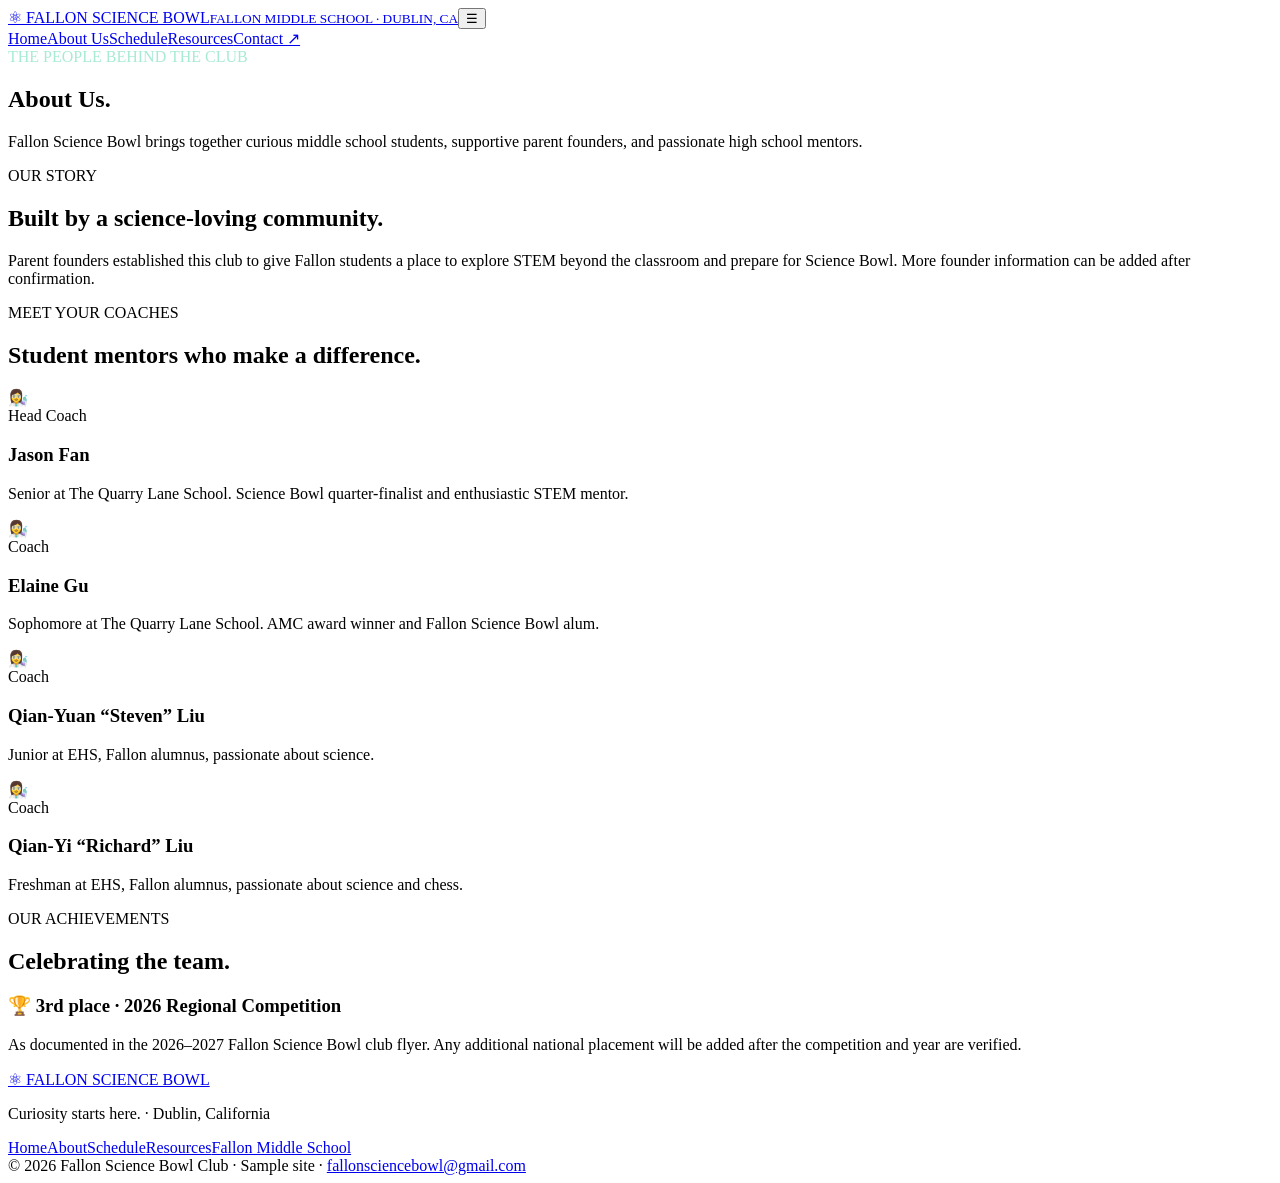
==== about.html @ 575c806e "Publish Fallon Science Bowl sample website: about.html" ====
<!doctype html><html lang="en"><head><meta charset="utf-8"><meta name="viewport" content="width=device-width,initial-scale=1"><meta name="theme-color" content="#073c40"><meta name="description" content="Fallon Middle School Science Bowl club, competition, coaches and resources."><title>About Us | Fallon Science Bowl</title><link rel="stylesheet" href="style.css"></head><body><header><div class="wrap nav"><a class="brand" href="index.html">⚛ FALLON <span>SCIENCE BOWL</span><small>FALLON MIDDLE SCHOOL · DUBLIN, CA</small></a><button class="menu" aria-label="Toggle navigation" aria-expanded="false">☰</button><nav class="links" aria-label="Main navigation"><a href="index.html" >Home</a><a href="about.html" aria-current="page">About Us</a><a href="schedule.html" >Schedule</a><a href="resources.html" >Resources</a><a class="contact" href="mailto:fallonsciencebowl@gmail.com">Contact ↗</a></nav></div></header><main id="main"><section class="page-head"><div class="wrap"><span class="eyebrow" style="color:#a7ebd3">THE PEOPLE BEHIND THE CLUB</span><h1>About Us.</h1><p>Fallon Science Bowl brings together curious middle school students, supportive parent founders, and passionate high school mentors.</p></div></section><section class="section"><div class="wrap"><span class="eyebrow">OUR STORY</span><h2>Built by a science-loving community.</h2><p class="intro">Parent founders established this club to give Fallon students a place to explore STEM beyond the classroom and prepare for Science Bowl. More founder information can be added after confirmation.</p><span class="eyebrow">MEET YOUR COACHES</span><h2>Student mentors who make a difference.</h2><div class="grid"><article class="card"><div class="symbol">👩‍🔬</div><span class="tag">Head Coach</span><h3>Jason Fan</h3><p>Senior at The Quarry Lane School. Science Bowl quarter-finalist and enthusiastic STEM mentor.</p></article><article class="card"><div class="symbol">👩‍🔬</div><span class="tag">Coach</span><h3>Elaine Gu</h3><p>Sophomore at The Quarry Lane School. AMC award winner and Fallon Science Bowl alum.</p></article><article class="card"><div class="symbol">👩‍🔬</div><span class="tag">Coach</span><h3>Qian-Yuan “Steven” Liu</h3><p>Junior at EHS, Fallon alumnus, passionate about science.</p></article><article class="card"><div class="symbol">👩‍🔬</div><span class="tag">Coach</span><h3>Qian-Yi “Richard” Liu</h3><p>Freshman at EHS, Fallon alumnus, passionate about science and chess.</p></article></div></div></section><section class="section soft" id="achievements"><div class="wrap"><span class="eyebrow">OUR ACHIEVEMENTS</span><h2>Celebrating the team.</h2><div class="event"><h3>🏆 3rd place · 2026 Regional Competition</h3><p>As documented in the 2026–2027 Fallon Science Bowl club flyer. Any additional national placement will be added after the competition and year are verified.</p></div></div></section></main><footer><div class="wrap"><div class="foot"><div><a class="brand" href="index.html">⚛ FALLON SCIENCE BOWL</a><p>Curiosity starts here. · Dublin, California</p></div><div class="footer-links"><a href="index.html">Home</a><a href="about.html">About</a><a href="schedule.html">Schedule</a><a href="resources.html">Resources</a><a href="https://fms.dublinusd.org/">Fallon Middle School</a></div></div><div class="copyright">© 2026 Fallon Science Bowl Club · Sample site · <a href="mailto:fallonsciencebowl@gmail.com">fallonsciencebowl@gmail.com</a></div></div></footer><script src="script.js" defer></script></body></html>
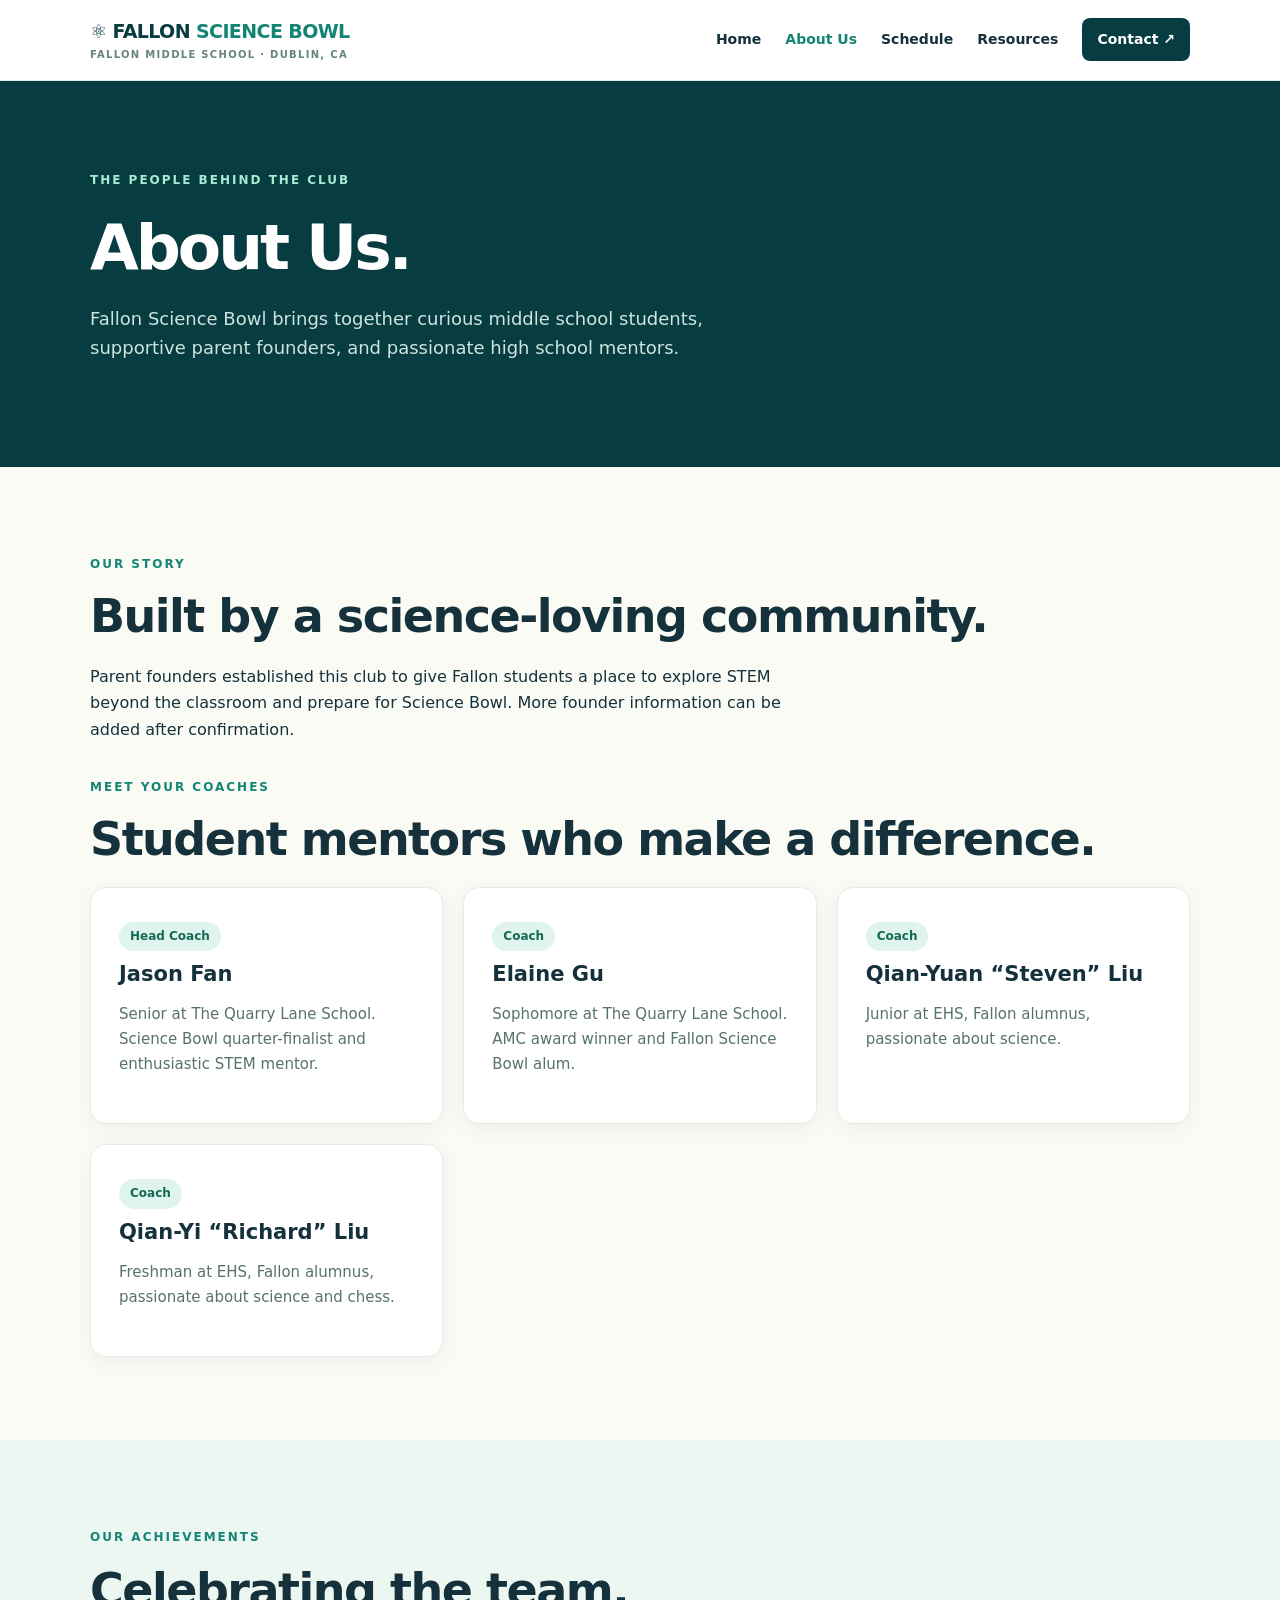
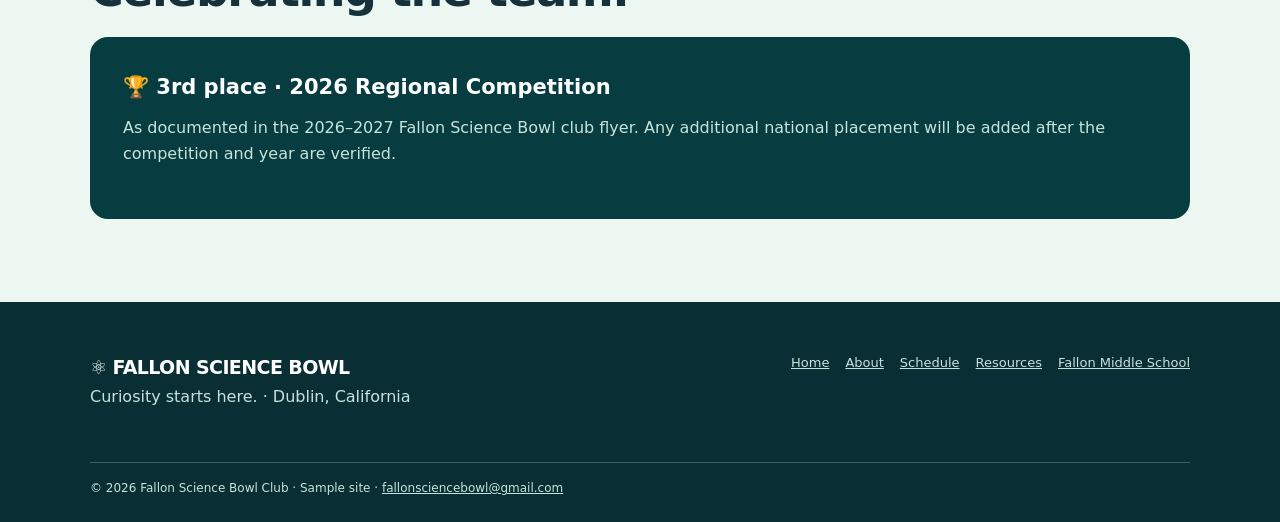
==== commit 52b27f28: "Remove emoji icons from all coach profiles" ====
--- a/about.html
+++ b/about.html
@@ -1 +1 @@
-<!doctype html><html lang="en"><head><meta charset="utf-8"><meta name="viewport" content="width=device-width,initial-scale=1"><meta name="theme-color" content="#073c40"><meta name="description" content="Fallon Middle School Science Bowl club, competition, coaches and resources."><title>About Us | Fallon Science Bowl</title><link rel="stylesheet" href="style.css"></head><body><header><div class="wrap nav"><a class="brand" href="index.html">⚛ FALLON <span>SCIENCE BOWL</span><small>FALLON MIDDLE SCHOOL · DUBLIN, CA</small></a><button class="menu" aria-label="Toggle navigation" aria-expanded="false">☰</button><nav class="links" aria-label="Main navigation"><a href="index.html" >Home</a><a href="about.html" aria-current="page">About Us</a><a href="schedule.html" >Schedule</a><a href="resources.html" >Resources</a><a class="contact" href="mailto:fallonsciencebowl@gmail.com">Contact ↗</a></nav></div></header><main id="main"><section class="page-head"><div class="wrap"><span class="eyebrow" style="color:#a7ebd3">THE PEOPLE BEHIND THE CLUB</span><h1>About Us.</h1><p>Fallon Science Bowl brings together curious middle school students, supportive parent founders, and passionate high school mentors.</p></div></section><section class="section"><div class="wrap"><span class="eyebrow">OUR STORY</span><h2>Built by a science-loving community.</h2><p class="intro">Parent founders established this club to give Fallon students a place to explore STEM beyond the classroom and prepare for Science Bowl. More founder information can be added after confirmation.</p><span class="eyebrow">MEET YOUR COACHES</span><h2>Student mentors who make a difference.</h2><div class="grid"><article class="card"><div class="symbol">👩‍🔬</div><span class="tag">Head Coach</span><h3>Jason Fan</h3><p>Senior at The Quarry Lane School. Science Bowl quarter-finalist and enthusiastic STEM mentor.</p></article><article class="card"><div class="symbol">👩‍🔬</div><span class="tag">Coach</span><h3>Elaine Gu</h3><p>Sophomore at The Quarry Lane School. AMC award winner and Fallon Science Bowl alum.</p></article><article class="card"><div class="symbol">👩‍🔬</div><span class="tag">Coach</span><h3>Qian-Yuan “Steven” Liu</h3><p>Junior at EHS, Fallon alumnus, passionate about science.</p></article><article class="card"><div class="symbol">👩‍🔬</div><span class="tag">Coach</span><h3>Qian-Yi “Richard” Liu</h3><p>Freshman at EHS, Fallon alumnus, passionate about science and chess.</p></article></div></div></section><section class="section soft" id="achievements"><div class="wrap"><span class="eyebrow">OUR ACHIEVEMENTS</span><h2>Celebrating the team.</h2><div class="event"><h3>🏆 3rd place · 2026 Regional Competition</h3><p>As documented in the 2026–2027 Fallon Science Bowl club flyer. Any additional national placement will be added after the competition and year are verified.</p></div></div></section></main><footer><div class="wrap"><div class="foot"><div><a class="brand" href="index.html">⚛ FALLON SCIENCE BOWL</a><p>Curiosity starts here. · Dublin, California</p></div><div class="footer-links"><a href="index.html">Home</a><a href="about.html">About</a><a href="schedule.html">Schedule</a><a href="resources.html">Resources</a><a href="https://fms.dublinusd.org/">Fallon Middle School</a></div></div><div class="copyright">© 2026 Fallon Science Bowl Club · Sample site · <a href="mailto:fallonsciencebowl@gmail.com">fallonsciencebowl@gmail.com</a></div></div></footer><script src="script.js" defer></script></body></html>+<!doctype html><html lang="en"><head><meta charset="utf-8"><meta name="viewport" content="width=device-width,initial-scale=1"><meta name="theme-color" content="#073c40"><meta name="description" content="Fallon Middle School Science Bowl club, competition, coaches and resources."><title>About Us | Fallon Science Bowl</title><link rel="stylesheet" href="style.css"></head><body><header><div class="wrap nav"><a class="brand" href="index.html">⚛ FALLON <span>SCIENCE BOWL</span><small>FALLON MIDDLE SCHOOL · DUBLIN, CA</small></a><button class="menu" aria-label="Toggle navigation" aria-expanded="false">☰</button><nav class="links" aria-label="Main navigation"><a href="index.html" >Home</a><a href="about.html" aria-current="page">About Us</a><a href="schedule.html" >Schedule</a><a href="resources.html" >Resources</a><a class="contact" href="mailto:fallonsciencebowl@gmail.com">Contact ↗</a></nav></div></header><main id="main"><section class="page-head"><div class="wrap"><span class="eyebrow" style="color:#a7ebd3">THE PEOPLE BEHIND THE CLUB</span><h1>About Us.</h1><p>Fallon Science Bowl brings together curious middle school students, supportive parent founders, and passionate high school mentors.</p></div></section><section class="section"><div class="wrap"><span class="eyebrow">OUR STORY</span><h2>Built by a science-loving community.</h2><p class="intro">Parent founders established this club to give Fallon students a place to explore STEM beyond the classroom and prepare for Science Bowl. More founder information can be added after confirmation.</p><span class="eyebrow">MEET YOUR COACHES</span><h2>Student mentors who make a difference.</h2><div class="grid"><article class="card"><span class="tag">Head Coach</span><h3>Jason Fan</h3><p>Senior at The Quarry Lane School. Science Bowl quarter-finalist and enthusiastic STEM mentor.</p></article><article class="card"><span class="tag">Coach</span><h3>Elaine Gu</h3><p>Sophomore at The Quarry Lane School. AMC award winner and Fallon Science Bowl alum.</p></article><article class="card"><span class="tag">Coach</span><h3>Qian-Yuan “Steven” Liu</h3><p>Junior at EHS, Fallon alumnus, passionate about science.</p></article><article class="card"><span class="tag">Coach</span><h3>Qian-Yi “Richard” Liu</h3><p>Freshman at EHS, Fallon alumnus, passionate about science and chess.</p></article></div></div></section><section class="section soft" id="achievements"><div class="wrap"><span class="eyebrow">OUR ACHIEVEMENTS</span><h2>Celebrating the team.</h2><div class="event"><h3>🏆 3rd place · 2026 Regional Competition</h3><p>As documented in the 2026–2027 Fallon Science Bowl club flyer. Any additional national placement will be added after the competition and year are verified.</p></div></div></section></main><footer><div class="wrap"><div class="foot"><div><a class="brand" href="index.html">⚛ FALLON SCIENCE BOWL</a><p>Curiosity starts here. · Dublin, California</p></div><div class="footer-links"><a href="index.html">Home</a><a href="about.html">About</a><a href="schedule.html">Schedule</a><a href="resources.html">Resources</a><a href="https://fms.dublinusd.org/">Fallon Middle School</a></div></div><div class="copyright">© 2026 Fallon Science Bowl Club · Sample site · <a href="mailto:fallonsciencebowl@gmail.com">fallonsciencebowl@gmail.com</a></div></div></footer><script src="script.js" defer></script></body></html>
--- a/style.css
+++ b/style.css
@@ -0,0 +1 @@
+:root{--navy:#073c40;--teal:#148474;--mint:#d7f3e9;--cream:#fbfbf5;--gold:#e6ba63;--ink:#15313c}*{box-sizing:border-box}body{margin:0;font-family:Inter,system-ui,-apple-system,Segoe UI,sans-serif;color:var(--ink);background:var(--cream);line-height:1.65}a{color:inherit} .wrap{width:min(1100px,92%);margin:auto}header{background:white;border-bottom:1px solid #e2eae7;position:sticky;top:0;z-index:10}.nav{display:flex;justify-content:space-between;align-items:center;gap:24px;padding:16px 0}.brand{font-size:19px;font-weight:900;letter-spacing:-.6px;text-decoration:none;color:var(--navy)}.brand span{color:var(--teal)}.brand small{display:block;font-size:10px;letter-spacing:1.3px;color:#66847e}.links{display:flex;gap:24px;align-items:center}.links a{text-decoration:none;font-size:14px;font-weight:700}.links a:hover,.links a[aria-current]{color:var(--teal)}.contact{background:var(--navy);color:white!important;border-radius:8px;padding:10px 15px}.hero{background:var(--navy);color:white;overflow:hidden}.hero-inner{display:grid;grid-template-columns:1.05fr 1fr;align-items:center;gap:50px;min-height:495px;padding:68px 0}.pill,.eyebrow{font-size:12px;text-transform:uppercase;letter-spacing:2px;font-weight:800;color:var(--teal)}.pill{display:inline-block;color:#b6f2dc;padding:8px 15px;border:1px solid #497c79;border-radius:40px}h1{font-size:clamp(43px,6vw,76px);letter-spacing:-3px;line-height:1.07;margin:22px 0}h1 em{font-style:normal;color:#a3e6c9;display:block}h2{font-size:clamp(30px,4vw,46px);line-height:1.16;letter-spacing:-1.5px;margin:14px 0 20px}h3{margin:0 0 10px;font-size:21px}p{margin:0 0 19px} .hero p{color:#d0e6e1;max-width:530px;font-size:18px}.btn{display:inline-block;background:#aae8cc;color:#093c3b;text-decoration:none;font-weight:800;border-radius:10px;padding:13px 23px;margin:6px 8px 6px 0}.btn.secondary{background:transparent;color:white;border:1px solid #90b7ae}.atom{position:relative;margin:auto;width:min(350px,85vw);height:350px;display:grid;place-items:center}.atom:before,.atom:after,.ring{content:'';position:absolute;border:3px solid #7ae0b8;width:315px;height:122px;border-radius:50%;transform:rotate(60deg)}.atom:after{transform:rotate(-60deg)}.atom .ring{transform:none}.nucleus{font-size:72px;color:#f2ce7c;z-index:2}.award{background:#f2cc7c;color:#423a23;padding:18px 0}.award .wrap{display:flex;justify-content:space-between;align-items:center;gap:15px;font-weight:800}.section{padding:83px 0}.section.soft{background:#edf7f2}.intro{max-width:700px;margin-bottom:30px}.grid{display:grid;grid-template-columns:repeat(3,1fr);gap:20px}.card{background:white;padding:28px;border-radius:16px;border:1px solid #e2ece7;box-shadow:0 5px 20px #173e3310}.symbol{font-size:30px;margin-bottom:14px}.card p{color:#57716f;font-size:15px}.split{display:grid;grid-template-columns:1fr 1fr;gap:65px;align-items:center}.poster{border-radius:16px;background:#d7eee4;padding:26px;box-shadow:0 16px 32px #073c4020}.poster img{width:100%;display:block;border-radius:9px}.poster-caption{font-size:12px;text-align:center;margin-top:10px;color:#55756d}.list{padding-left:20px;line-height:2.2}.event{background:var(--navy);border-radius:18px;padding:33px;color:white}.event p{color:#c7e4d9}.event a{color:#a6f2d6}.mini-events{display:grid;gap:17px}.small-event{padding:23px;background:white;border:1px solid #e0ece5;border-radius:14px}.small-event strong{color:var(--teal)}.cta{background:var(--navy);color:white;text-align:center;padding:80px 20px}.cta p{color:#cce8e0}.page-head{padding:85px 0;background:var(--navy);color:white}.page-head h1{font-size:clamp(39px,5vw,63px)}.page-head p{max-width:680px;color:#cee4de;font-size:18px}.tag{display:inline-block;background:#def4ec;color:#136956;border-radius:20px;padding:5px 11px;font-size:12px;font-weight:800;margin:6px 6px 6px 0}.table{width:100%;border-collapse:collapse;background:white;border-radius:15px;overflow:hidden}.table th,.table td{text-align:left;padding:18px;border-bottom:1px solid #e2ede8}.table th{background:#dff4e9;color:#164c45}footer{background:#092f34;color:#c6e2dc;padding:50px 0 23px}footer a{color:inherit}footer .brand{color:white}footer .foot{display:flex;justify-content:space-between;gap:20px;flex-wrap:wrap}.footer-links{display:flex;gap:16px;flex-wrap:wrap;font-size:13px}.copyright{font-size:12px;border-top:1px solid #3a6764;margin-top:33px;padding-top:16px}.notice{background:#fff7db;border-left:4px solid #d9ae4e;padding:16px 20px;border-radius:8px}.menu{display:none}.resources{display:grid;grid-template-columns:repeat(2,1fr);gap:20px}.resource a{color:var(--teal);font-weight:800}@media(max-width:760px){.nav{flex-wrap:wrap}.menu{display:block;border:0;border-radius:7px;background:#e0f2e9;padding:9px 14px;font-size:20px}.links{display:none;width:100%;flex-direction:column;align-items:stretch;gap:7px}.links.open{display:flex}.links a{padding:6px}.hero-inner,.split{grid-template-columns:1fr;gap:25px}.hero-inner{padding:65px 0}.atom{height:250px;width:250px}.atom:before,.atom:after,.ring{width:225px;height:90px}.grid,.resources{grid-template-columns:1fr}.section{padding:55px 0}.award .wrap{display:block}h1{letter-spacing:-1.7px}.table th,.table td{padding:10px;font-size:13px}}
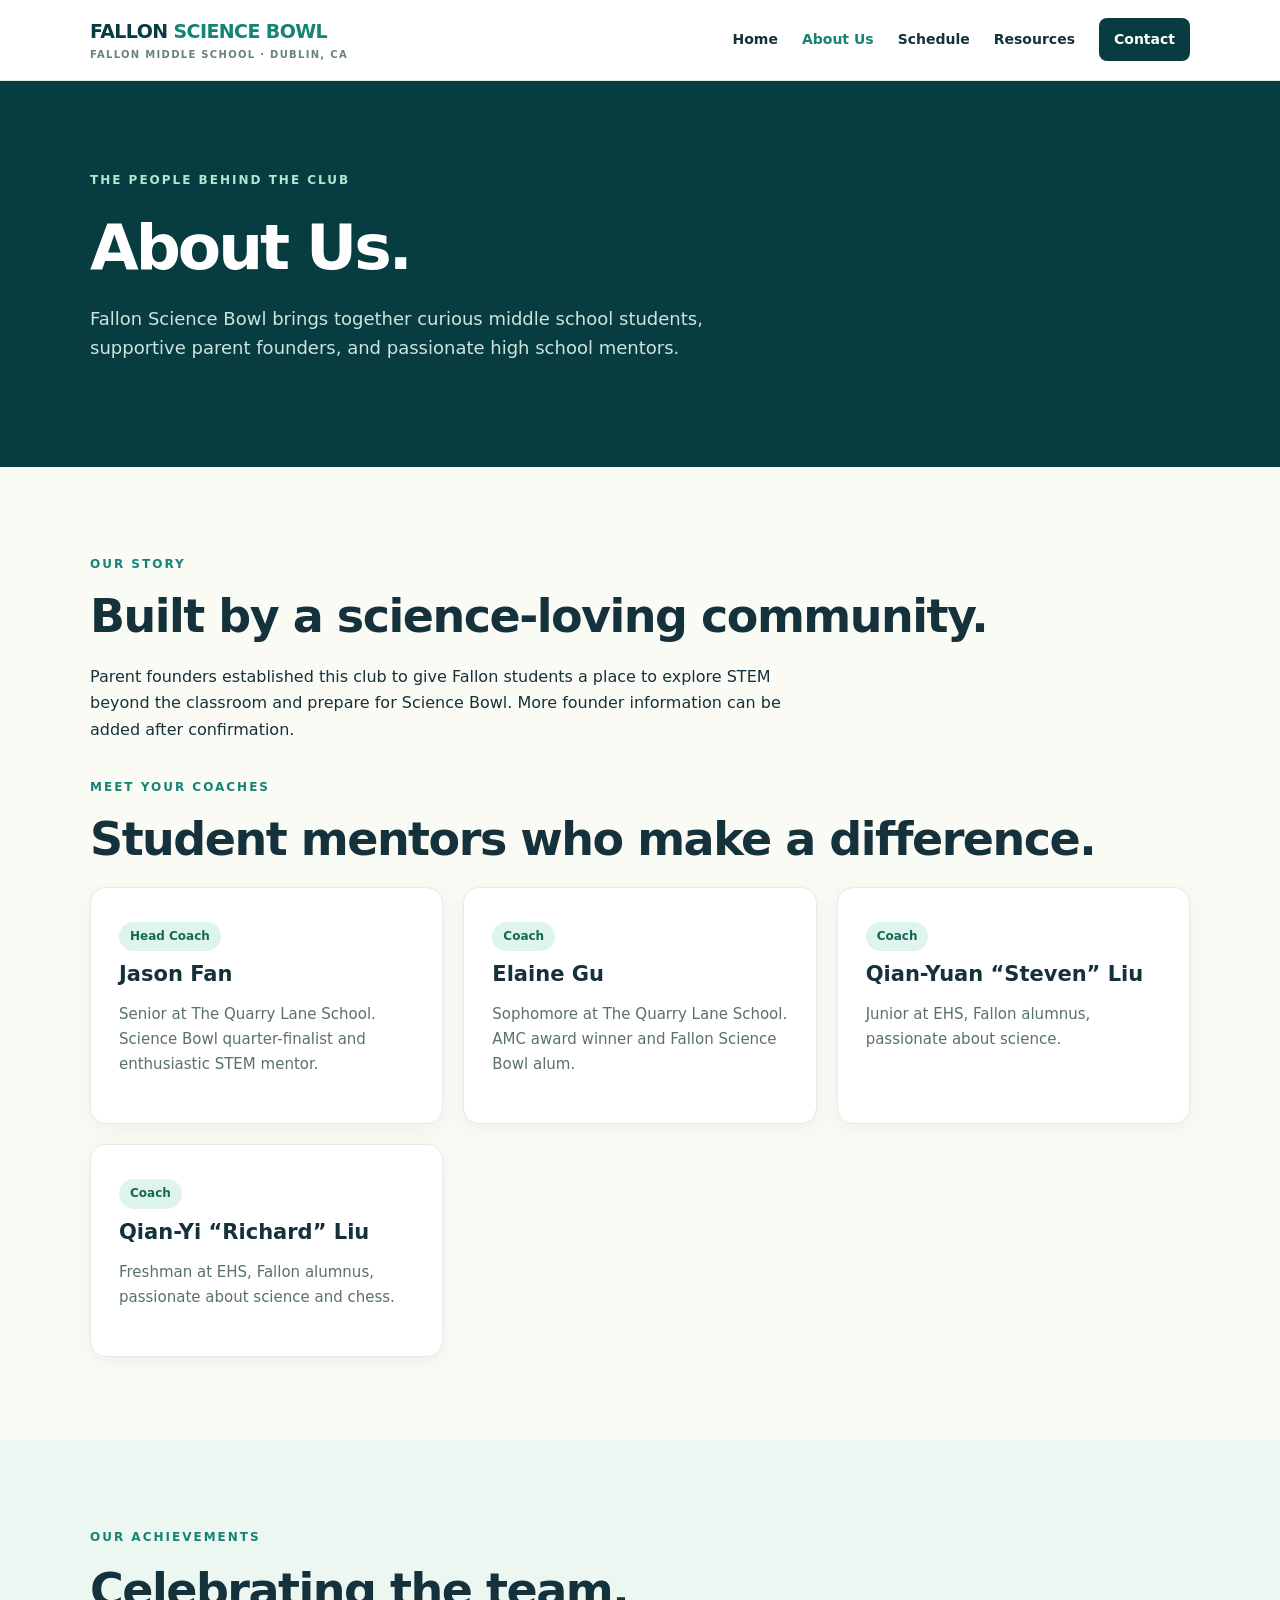
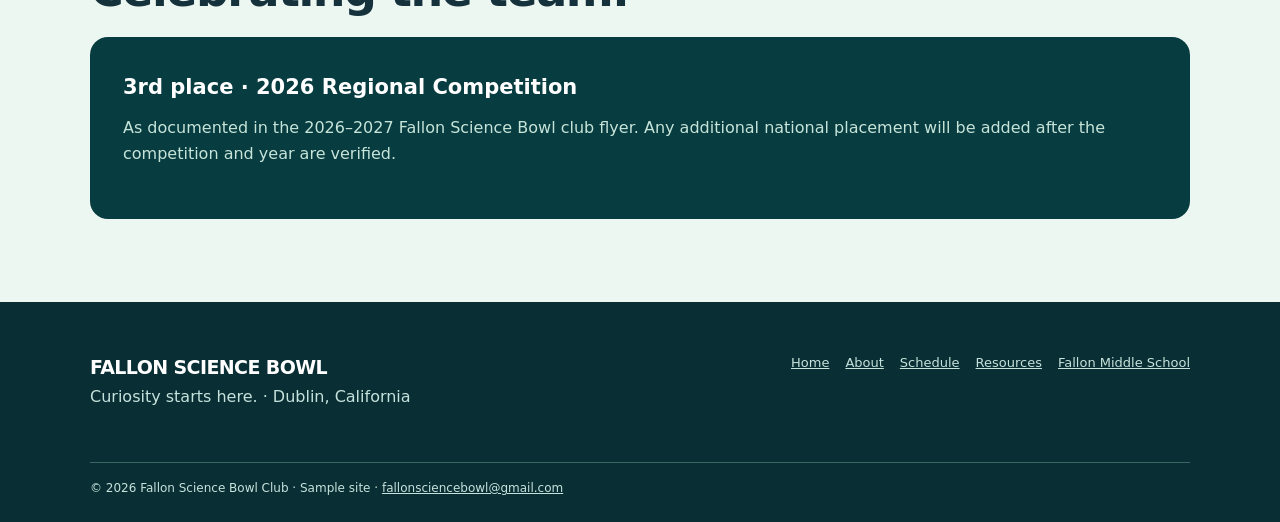
==== commit 9ef72c3c: "Remove emojis and specify Building A4 meeting location" ====
--- a/about.html
+++ b/about.html
@@ -1 +1,69 @@
-<!doctype html><html lang="en"><head><meta charset="utf-8"><meta name="viewport" content="width=device-width,initial-scale=1"><meta name="theme-color" content="#073c40"><meta name="description" content="Fallon Middle School Science Bowl club, competition, coaches and resources."><title>About Us | Fallon Science Bowl</title><link rel="stylesheet" href="style.css"></head><body><header><div class="wrap nav"><a class="brand" href="index.html">⚛ FALLON <span>SCIENCE BOWL</span><small>FALLON MIDDLE SCHOOL · DUBLIN, CA</small></a><button class="menu" aria-label="Toggle navigation" aria-expanded="false">☰</button><nav class="links" aria-label="Main navigation"><a href="index.html" >Home</a><a href="about.html" aria-current="page">About Us</a><a href="schedule.html" >Schedule</a><a href="resources.html" >Resources</a><a class="contact" href="mailto:fallonsciencebowl@gmail.com">Contact ↗</a></nav></div></header><main id="main"><section class="page-head"><div class="wrap"><span class="eyebrow" style="color:#a7ebd3">THE PEOPLE BEHIND THE CLUB</span><h1>About Us.</h1><p>Fallon Science Bowl brings together curious middle school students, supportive parent founders, and passionate high school mentors.</p></div></section><section class="section"><div class="wrap"><span class="eyebrow">OUR STORY</span><h2>Built by a science-loving community.</h2><p class="intro">Parent founders established this club to give Fallon students a place to explore STEM beyond the classroom and prepare for Science Bowl. More founder information can be added after confirmation.</p><span class="eyebrow">MEET YOUR COACHES</span><h2>Student mentors who make a difference.</h2><div class="grid"><article class="card"><span class="tag">Head Coach</span><h3>Jason Fan</h3><p>Senior at The Quarry Lane School. Science Bowl quarter-finalist and enthusiastic STEM mentor.</p></article><article class="card"><span class="tag">Coach</span><h3>Elaine Gu</h3><p>Sophomore at The Quarry Lane School. AMC award winner and Fallon Science Bowl alum.</p></article><article class="card"><span class="tag">Coach</span><h3>Qian-Yuan “Steven” Liu</h3><p>Junior at EHS, Fallon alumnus, passionate about science.</p></article><article class="card"><span class="tag">Coach</span><h3>Qian-Yi “Richard” Liu</h3><p>Freshman at EHS, Fallon alumnus, passionate about science and chess.</p></article></div></div></section><section class="section soft" id="achievements"><div class="wrap"><span class="eyebrow">OUR ACHIEVEMENTS</span><h2>Celebrating the team.</h2><div class="event"><h3>🏆 3rd place · 2026 Regional Competition</h3><p>As documented in the 2026–2027 Fallon Science Bowl club flyer. Any additional national placement will be added after the competition and year are verified.</p></div></div></section></main><footer><div class="wrap"><div class="foot"><div><a class="brand" href="index.html">⚛ FALLON SCIENCE BOWL</a><p>Curiosity starts here. · Dublin, California</p></div><div class="footer-links"><a href="index.html">Home</a><a href="about.html">About</a><a href="schedule.html">Schedule</a><a href="resources.html">Resources</a><a href="https://fms.dublinusd.org/">Fallon Middle School</a></div></div><div class="copyright">© 2026 Fallon Science Bowl Club · Sample site · <a href="mailto:fallonsciencebowl@gmail.com">fallonsciencebowl@gmail.com</a></div></div></footer><script src="script.js" defer></script></body></html>+<!doctype html>
+<html lang="en">
+  <head><meta charset="utf-8"><meta name="viewport" content="width=device-width,initial-scale=1"><meta name="theme-color" content="#073c40"><meta name="description" content="Fallon Middle School Science Bowl club, competition, coaches and resources."><title>About Us | Fallon Science Bowl</title><link rel="stylesheet" href="style.css"></head>
+  <body>
+    <header>
+      <div class="wrap nav"><a class="brand" href="index.html">FALLON <span>SCIENCE BOWL</span><small>FALLON MIDDLE SCHOOL · DUBLIN, CA</small></a>
+        <button class="menu" aria-label="Toggle navigation" aria-expanded="false">Menu</button>
+        <nav class="links" aria-label="Main navigation"><a href="index.html" >Home</a><a href="about.html" aria-current="page">About Us</a><a href="schedule.html" >Schedule</a><a href="resources.html" >Resources</a><a class="contact" href="mailto:fallonsciencebowl@gmail.com">Contact </a>
+        </nav>
+      </div>
+    </header>
+    <main id="main">
+      <section class="page-head">
+        <div class="wrap"><span class="eyebrow" style="color:#a7ebd3">THE PEOPLE BEHIND THE CLUB</span>
+          <h1>About Us.</h1>
+          <p>Fallon Science Bowl brings together curious middle school students, supportive parent founders, and passionate high school mentors.</p>
+        </div>
+      </section>
+      <section class="section">
+        <div class="wrap"><span class="eyebrow">OUR STORY</span>
+          <h2>Built by a science-loving community.</h2>
+          <p class="intro">Parent founders established this club to give Fallon students a place to explore STEM beyond the classroom and prepare for Science Bowl. More founder information can be added after confirmation.</p>
+          <span class="eyebrow">MEET YOUR COACHES</span>
+          <h2>Student mentors who make a difference.</h2>
+          <div class="grid">
+            <article class="card"><span class="tag">Head Coach</span>
+              <h3>Jason Fan</h3>
+              <p>Senior at The Quarry Lane School. Science Bowl quarter-finalist and enthusiastic STEM mentor.</p>
+            </article>
+            <article class="card"><span class="tag">Coach</span>
+              <h3>Elaine Gu</h3>
+              <p>Sophomore at The Quarry Lane School. AMC award winner and Fallon Science Bowl alum.</p>
+            </article>
+            <article class="card"><span class="tag">Coach</span>
+              <h3>Qian-Yuan “Steven” Liu</h3>
+              <p>Junior at EHS, Fallon alumnus, passionate about science.</p>
+            </article>
+            <article class="card"><span class="tag">Coach</span>
+              <h3>Qian-Yi “Richard” Liu</h3>
+              <p>Freshman at EHS, Fallon alumnus, passionate about science and chess.</p>
+            </article>
+          </div>
+        </div>
+      </section>
+      <section class="section soft" id="achievements">
+        <div class="wrap"><span class="eyebrow">OUR ACHIEVEMENTS</span>
+          <h2>Celebrating the team.</h2>
+          <div class="event">
+            <h3>3rd place · 2026 Regional Competition</h3>
+            <p>As documented in the 2026–2027 Fallon Science Bowl club flyer. Any additional national placement will be added after the competition and year are verified.</p>
+          </div>
+        </div>
+      </section>
+    </main>
+    <footer>
+      <div class="wrap">
+        <div class="foot">
+          <div><a class="brand" href="index.html">FALLON SCIENCE BOWL</a>
+            <p>Curiosity starts here. · Dublin, California</p>
+          </div>
+          <div class="footer-links"><a href="index.html">Home</a><a href="about.html">About</a><a href="schedule.html">Schedule</a><a href="resources.html">Resources</a><a href="https://fms.dublinusd.org/">Fallon Middle School</a>
+          </div>
+        </div>
+        <div class="copyright">© 2026 Fallon Science Bowl Club · Sample site · <a href="mailto:fallonsciencebowl@gmail.com">fallonsciencebowl@gmail.com</a>
+        </div>
+      </div>
+    </footer>
+    <script src="script.js" defer></script></body>
+</html>
--- a/style.css
+++ b/style.css
@@ -1 +1,419 @@
-:root{--navy:#073c40;--teal:#148474;--mint:#d7f3e9;--cream:#fbfbf5;--gold:#e6ba63;--ink:#15313c}*{box-sizing:border-box}body{margin:0;font-family:Inter,system-ui,-apple-system,Segoe UI,sans-serif;color:var(--ink);background:var(--cream);line-height:1.65}a{color:inherit} .wrap{width:min(1100px,92%);margin:auto}header{background:white;border-bottom:1px solid #e2eae7;position:sticky;top:0;z-index:10}.nav{display:flex;justify-content:space-between;align-items:center;gap:24px;padding:16px 0}.brand{font-size:19px;font-weight:900;letter-spacing:-.6px;text-decoration:none;color:var(--navy)}.brand span{color:var(--teal)}.brand small{display:block;font-size:10px;letter-spacing:1.3px;color:#66847e}.links{display:flex;gap:24px;align-items:center}.links a{text-decoration:none;font-size:14px;font-weight:700}.links a:hover,.links a[aria-current]{color:var(--teal)}.contact{background:var(--navy);color:white!important;border-radius:8px;padding:10px 15px}.hero{background:var(--navy);color:white;overflow:hidden}.hero-inner{display:grid;grid-template-columns:1.05fr 1fr;align-items:center;gap:50px;min-height:495px;padding:68px 0}.pill,.eyebrow{font-size:12px;text-transform:uppercase;letter-spacing:2px;font-weight:800;color:var(--teal)}.pill{display:inline-block;color:#b6f2dc;padding:8px 15px;border:1px solid #497c79;border-radius:40px}h1{font-size:clamp(43px,6vw,76px);letter-spacing:-3px;line-height:1.07;margin:22px 0}h1 em{font-style:normal;color:#a3e6c9;display:block}h2{font-size:clamp(30px,4vw,46px);line-height:1.16;letter-spacing:-1.5px;margin:14px 0 20px}h3{margin:0 0 10px;font-size:21px}p{margin:0 0 19px} .hero p{color:#d0e6e1;max-width:530px;font-size:18px}.btn{display:inline-block;background:#aae8cc;color:#093c3b;text-decoration:none;font-weight:800;border-radius:10px;padding:13px 23px;margin:6px 8px 6px 0}.btn.secondary{background:transparent;color:white;border:1px solid #90b7ae}.atom{position:relative;margin:auto;width:min(350px,85vw);height:350px;display:grid;place-items:center}.atom:before,.atom:after,.ring{content:'';position:absolute;border:3px solid #7ae0b8;width:315px;height:122px;border-radius:50%;transform:rotate(60deg)}.atom:after{transform:rotate(-60deg)}.atom .ring{transform:none}.nucleus{font-size:72px;color:#f2ce7c;z-index:2}.award{background:#f2cc7c;color:#423a23;padding:18px 0}.award .wrap{display:flex;justify-content:space-between;align-items:center;gap:15px;font-weight:800}.section{padding:83px 0}.section.soft{background:#edf7f2}.intro{max-width:700px;margin-bottom:30px}.grid{display:grid;grid-template-columns:repeat(3,1fr);gap:20px}.card{background:white;padding:28px;border-radius:16px;border:1px solid #e2ece7;box-shadow:0 5px 20px #173e3310}.symbol{font-size:30px;margin-bottom:14px}.card p{color:#57716f;font-size:15px}.split{display:grid;grid-template-columns:1fr 1fr;gap:65px;align-items:center}.poster{border-radius:16px;background:#d7eee4;padding:26px;box-shadow:0 16px 32px #073c4020}.poster img{width:100%;display:block;border-radius:9px}.poster-caption{font-size:12px;text-align:center;margin-top:10px;color:#55756d}.list{padding-left:20px;line-height:2.2}.event{background:var(--navy);border-radius:18px;padding:33px;color:white}.event p{color:#c7e4d9}.event a{color:#a6f2d6}.mini-events{display:grid;gap:17px}.small-event{padding:23px;background:white;border:1px solid #e0ece5;border-radius:14px}.small-event strong{color:var(--teal)}.cta{background:var(--navy);color:white;text-align:center;padding:80px 20px}.cta p{color:#cce8e0}.page-head{padding:85px 0;background:var(--navy);color:white}.page-head h1{font-size:clamp(39px,5vw,63px)}.page-head p{max-width:680px;color:#cee4de;font-size:18px}.tag{display:inline-block;background:#def4ec;color:#136956;border-radius:20px;padding:5px 11px;font-size:12px;font-weight:800;margin:6px 6px 6px 0}.table{width:100%;border-collapse:collapse;background:white;border-radius:15px;overflow:hidden}.table th,.table td{text-align:left;padding:18px;border-bottom:1px solid #e2ede8}.table th{background:#dff4e9;color:#164c45}footer{background:#092f34;color:#c6e2dc;padding:50px 0 23px}footer a{color:inherit}footer .brand{color:white}footer .foot{display:flex;justify-content:space-between;gap:20px;flex-wrap:wrap}.footer-links{display:flex;gap:16px;flex-wrap:wrap;font-size:13px}.copyright{font-size:12px;border-top:1px solid #3a6764;margin-top:33px;padding-top:16px}.notice{background:#fff7db;border-left:4px solid #d9ae4e;padding:16px 20px;border-radius:8px}.menu{display:none}.resources{display:grid;grid-template-columns:repeat(2,1fr);gap:20px}.resource a{color:var(--teal);font-weight:800}@media(max-width:760px){.nav{flex-wrap:wrap}.menu{display:block;border:0;border-radius:7px;background:#e0f2e9;padding:9px 14px;font-size:20px}.links{display:none;width:100%;flex-direction:column;align-items:stretch;gap:7px}.links.open{display:flex}.links a{padding:6px}.hero-inner,.split{grid-template-columns:1fr;gap:25px}.hero-inner{padding:65px 0}.atom{height:250px;width:250px}.atom:before,.atom:after,.ring{width:225px;height:90px}.grid,.resources{grid-template-columns:1fr}.section{padding:55px 0}.award .wrap{display:block}h1{letter-spacing:-1.7px}.table th,.table td{padding:10px;font-size:13px}}+:root {
+  --navy:#073c40;
+  --teal:#148474;
+  --mint:#d7f3e9;
+  --cream:#fbfbf5;
+  --gold:#e6ba63;
+  --ink:#15313c
+}
+* {
+  box-sizing:border-box
+}
+body {
+  margin:0;
+  font-family:Inter,system-ui,-apple-system,Segoe UI,sans-serif;
+  color:var(--ink);
+  background:var(--cream);
+  line-height:1.65
+}
+a {
+  color:inherit
+}
+.wrap {
+  width:min(1100px,92%);
+  margin:auto
+}
+header {
+  background:white;
+  border-bottom:1px solid #e2eae7;
+  position:sticky;
+  top:0;
+  z-index:10
+}
+.nav {
+  display:flex;
+  justify-content:space-between;
+  align-items:center;
+  gap:24px;
+  padding:16px 0
+}
+.brand {
+  font-size:19px;
+  font-weight:900;
+  letter-spacing:-.6px;
+  text-decoration:none;
+  color:var(--navy)
+}
+.brand span {
+  color:var(--teal)
+}
+.brand small {
+  display:block;
+  font-size:10px;
+  letter-spacing:1.3px;
+  color:#66847e
+}
+.links {
+  display:flex;
+  gap:24px;
+  align-items:center
+}
+.links a {
+  text-decoration:none;
+  font-size:14px;
+  font-weight:700
+}
+.links a:hover,.links a[aria-current] {
+  color:var(--teal)
+}
+.contact {
+  background:var(--navy);
+  color:white!important;
+  border-radius:8px;
+  padding:10px 15px
+}
+.hero {
+  background:var(--navy);
+  color:white;
+  overflow:hidden
+}
+.hero-inner {
+  display:grid;
+  grid-template-columns:1.05fr 1fr;
+  align-items:center;
+  gap:50px;
+  min-height:495px;
+  padding:68px 0
+}
+.pill,.eyebrow {
+  font-size:12px;
+  text-transform:uppercase;
+  letter-spacing:2px;
+  font-weight:800;
+  color:var(--teal)
+}
+.pill {
+  display:inline-block;
+  color:#b6f2dc;
+  padding:8px 15px;
+  border:1px solid #497c79;
+  border-radius:40px
+}
+h1 {
+  font-size:clamp(43px,6vw,76px);
+  letter-spacing:-3px;
+  line-height:1.07;
+  margin:22px 0
+}
+h1 em {
+  font-style:normal;
+  color:#a3e6c9;
+  display:block
+}
+h2 {
+  font-size:clamp(30px,4vw,46px);
+  line-height:1.16;
+  letter-spacing:-1.5px;
+  margin:14px 0 20px
+}
+h3 {
+  margin:0 0 10px;
+  font-size:21px
+}
+p {
+  margin:0 0 19px
+}
+.hero p {
+  color:#d0e6e1;
+  max-width:530px;
+  font-size:18px
+}
+.btn {
+  display:inline-block;
+  background:#aae8cc;
+  color:#093c3b;
+  text-decoration:none;
+  font-weight:800;
+  border-radius:10px;
+  padding:13px 23px;
+  margin:6px 8px 6px 0
+}
+.btn.secondary {
+  background:transparent;
+  color:white;
+  border:1px solid #90b7ae
+}
+.atom {
+  position:relative;
+  margin:auto;
+  width:min(350px,85vw);
+  height:350px;
+  display:grid;
+  place-items:center
+}
+.atom:before,.atom:after,.ring {
+  content:'';
+  position:absolute;
+  border:3px solid #7ae0b8;
+  width:315px;
+  height:122px;
+  border-radius:50%;
+  transform:rotate(60deg)
+}
+.atom:after {
+  transform:rotate(-60deg)
+}
+.atom .ring {
+  transform:none
+}
+.nucleus {
+  font-size:72px;
+  color:#f2ce7c;
+  z-index:2
+}
+.award {
+  background:#f2cc7c;
+  color:#423a23;
+  padding:18px 0
+}
+.award .wrap {
+  display:flex;
+  justify-content:space-between;
+  align-items:center;
+  gap:15px;
+  font-weight:800
+}
+.section {
+  padding:83px 0
+}
+.section.soft {
+  background:#edf7f2
+}
+.intro {
+  max-width:700px;
+  margin-bottom:30px
+}
+.grid {
+  display:grid;
+  grid-template-columns:repeat(3,1fr);
+  gap:20px
+}
+.card {
+  background:white;
+  padding:28px;
+  border-radius:16px;
+  border:1px solid #e2ece7;
+  box-shadow:0 5px 20px #173e3310
+}
+.symbol {
+  font-size:30px;
+  margin-bottom:14px
+}
+.card p {
+  color:#57716f;
+  font-size:15px
+}
+.split {
+  display:grid;
+  grid-template-columns:1fr 1fr;
+  gap:65px;
+  align-items:center
+}
+.poster {
+  border-radius:16px;
+  background:#d7eee4;
+  padding:26px;
+  box-shadow:0 16px 32px #073c4020
+}
+.poster img {
+  width:100%;
+  display:block;
+  border-radius:9px
+}
+.poster-caption {
+  font-size:12px;
+  text-align:center;
+  margin-top:10px;
+  color:#55756d
+}
+.list {
+  padding-left:20px;
+  line-height:2.2
+}
+.event {
+  background:var(--navy);
+  border-radius:18px;
+  padding:33px;
+  color:white
+}
+.event p {
+  color:#c7e4d9
+}
+.event a {
+  color:#a6f2d6
+}
+.mini-events {
+  display:grid;
+  gap:17px
+}
+.small-event {
+  padding:23px;
+  background:white;
+  border:1px solid #e0ece5;
+  border-radius:14px
+}
+.small-event strong {
+  color:var(--teal)
+}
+.cta {
+  background:var(--navy);
+  color:white;
+  text-align:center;
+  padding:80px 20px
+}
+.cta p {
+  color:#cce8e0
+}
+.page-head {
+  padding:85px 0;
+  background:var(--navy);
+  color:white
+}
+.page-head h1 {
+  font-size:clamp(39px,5vw,63px)
+}
+.page-head p {
+  max-width:680px;
+  color:#cee4de;
+  font-size:18px
+}
+.tag {
+  display:inline-block;
+  background:#def4ec;
+  color:#136956;
+  border-radius:20px;
+  padding:5px 11px;
+  font-size:12px;
+  font-weight:800;
+  margin:6px 6px 6px 0
+}
+.table {
+  width:100%;
+  border-collapse:collapse;
+  background:white;
+  border-radius:15px;
+  overflow:hidden
+}
+.table th,.table td {
+  text-align:left;
+  padding:18px;
+  border-bottom:1px solid #e2ede8
+}
+.table th {
+  background:#dff4e9;
+  color:#164c45
+}
+footer {
+  background:#092f34;
+  color:#c6e2dc;
+  padding:50px 0 23px
+}
+footer a {
+  color:inherit
+}
+footer .brand {
+  color:white
+}
+footer .foot {
+  display:flex;
+  justify-content:space-between;
+  gap:20px;
+  flex-wrap:wrap
+}
+.footer-links {
+  display:flex;
+  gap:16px;
+  flex-wrap:wrap;
+  font-size:13px
+}
+.copyright {
+  font-size:12px;
+  border-top:1px solid #3a6764;
+  margin-top:33px;
+  padding-top:16px
+}
+.notice {
+  background:#fff7db;
+  border-left:4px solid #d9ae4e;
+  padding:16px 20px;
+  border-radius:8px
+}
+.menu {
+  display:none
+}
+.resources {
+  display:grid;
+  grid-template-columns:repeat(2,1fr);
+  gap:20px
+}
+.resource a {
+  color:var(--teal);
+  font-weight:800
+}
+@media(max-width:760px) {
+  .nav {
+    flex-wrap:wrap
+  }
+  .menu {
+    display:block;
+    border:0;
+    border-radius:7px;
+    background:#e0f2e9;
+    padding:9px 14px;
+    font-size:20px
+  }
+  .links {
+    display:none;
+    width:100%;
+    flex-direction:column;
+    align-items:stretch;
+    gap:7px
+  }
+  .links.open {
+    display:flex
+  }
+  .links a {
+    padding:6px
+  }
+  .hero-inner,.split {
+    grid-template-columns:1fr;
+    gap:25px
+  }
+  .hero-inner {
+    padding:65px 0
+  }
+  .atom {
+    height:250px;
+    width:250px
+  }
+  .atom:before,.atom:after,.ring {
+    width:225px;
+    height:90px
+  }
+  .grid,.resources {
+    grid-template-columns:1fr
+  }
+  .section {
+    padding:55px 0
+  }
+  .award .wrap {
+    display:block
+  }
+  h1 {
+    letter-spacing:-1.7px
+  }
+  .table th,.table td {
+    padding:10px;
+    font-size:13px
+  }
+}
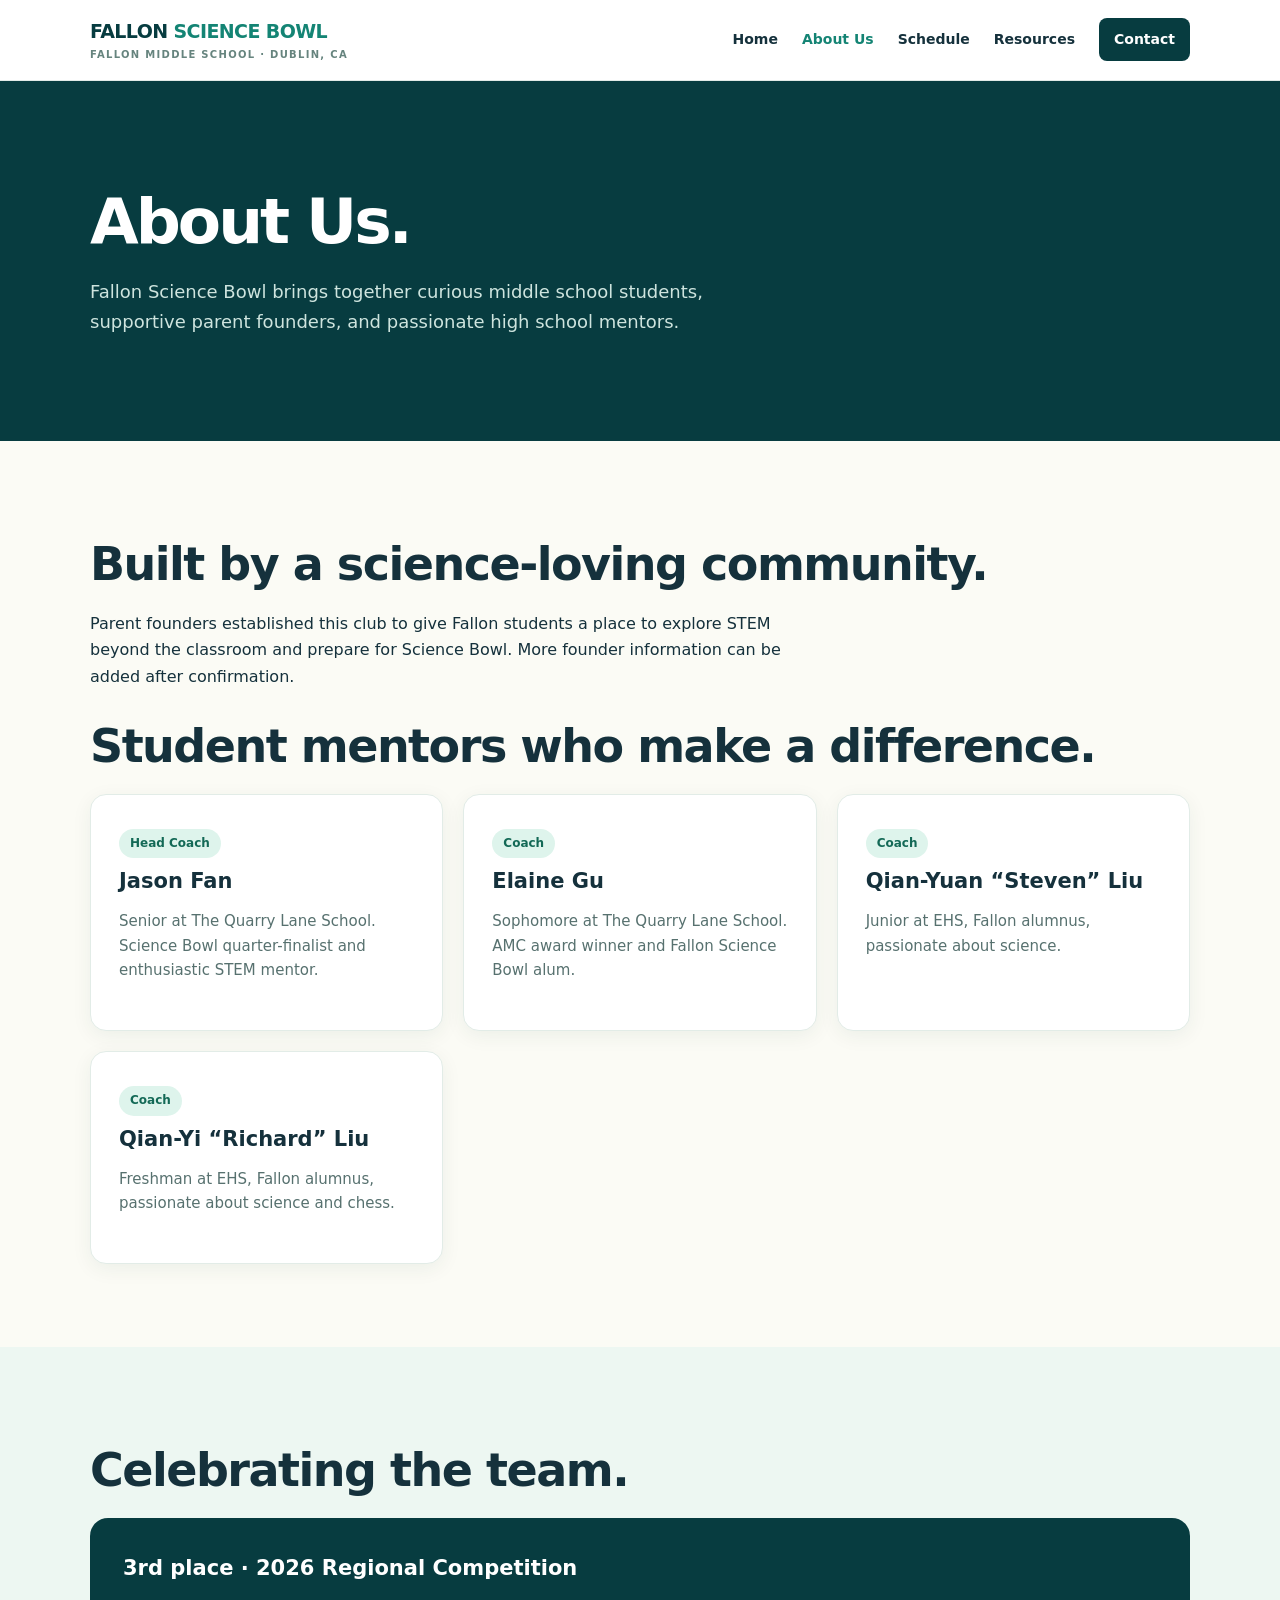
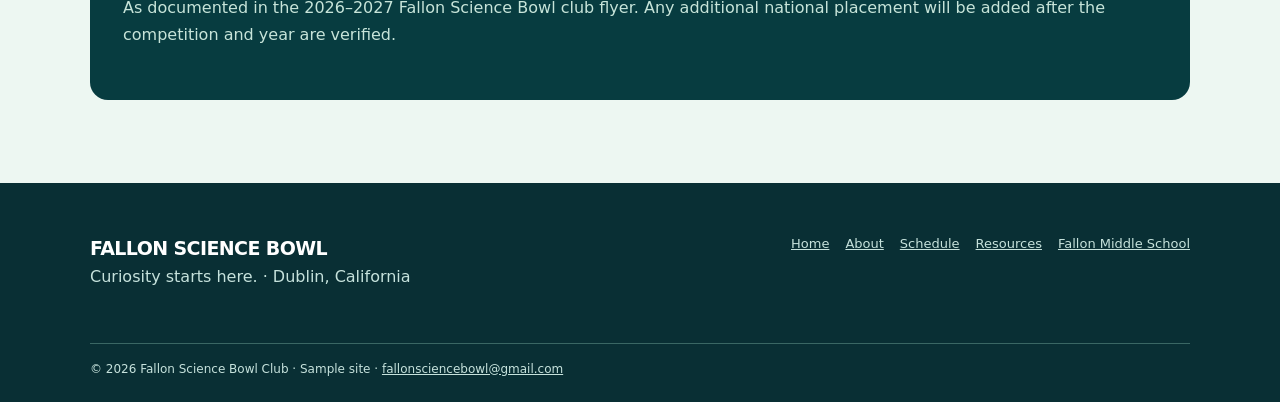
==== commit bfde9db2: "Simplify page headings and remove homepage upcoming events section" ====
--- a/about.html
+++ b/about.html
@@ -11,16 +11,16 @@
     </header>
     <main id="main">
       <section class="page-head">
-        <div class="wrap"><span class="eyebrow" style="color:#a7ebd3">THE PEOPLE BEHIND THE CLUB</span>
+        <div class="wrap">
           <h1>About Us.</h1>
           <p>Fallon Science Bowl brings together curious middle school students, supportive parent founders, and passionate high school mentors.</p>
         </div>
       </section>
       <section class="section">
-        <div class="wrap"><span class="eyebrow">OUR STORY</span>
+        <div class="wrap">
           <h2>Built by a science-loving community.</h2>
           <p class="intro">Parent founders established this club to give Fallon students a place to explore STEM beyond the classroom and prepare for Science Bowl. More founder information can be added after confirmation.</p>
-          <span class="eyebrow">MEET YOUR COACHES</span>
+
           <h2>Student mentors who make a difference.</h2>
           <div class="grid">
             <article class="card"><span class="tag">Head Coach</span>
@@ -43,7 +43,7 @@
         </div>
       </section>
       <section class="section soft" id="achievements">
-        <div class="wrap"><span class="eyebrow">OUR ACHIEVEMENTS</span>
+        <div class="wrap">
           <h2>Celebrating the team.</h2>
           <div class="event">
             <h3>3rd place · 2026 Regional Competition</h3>
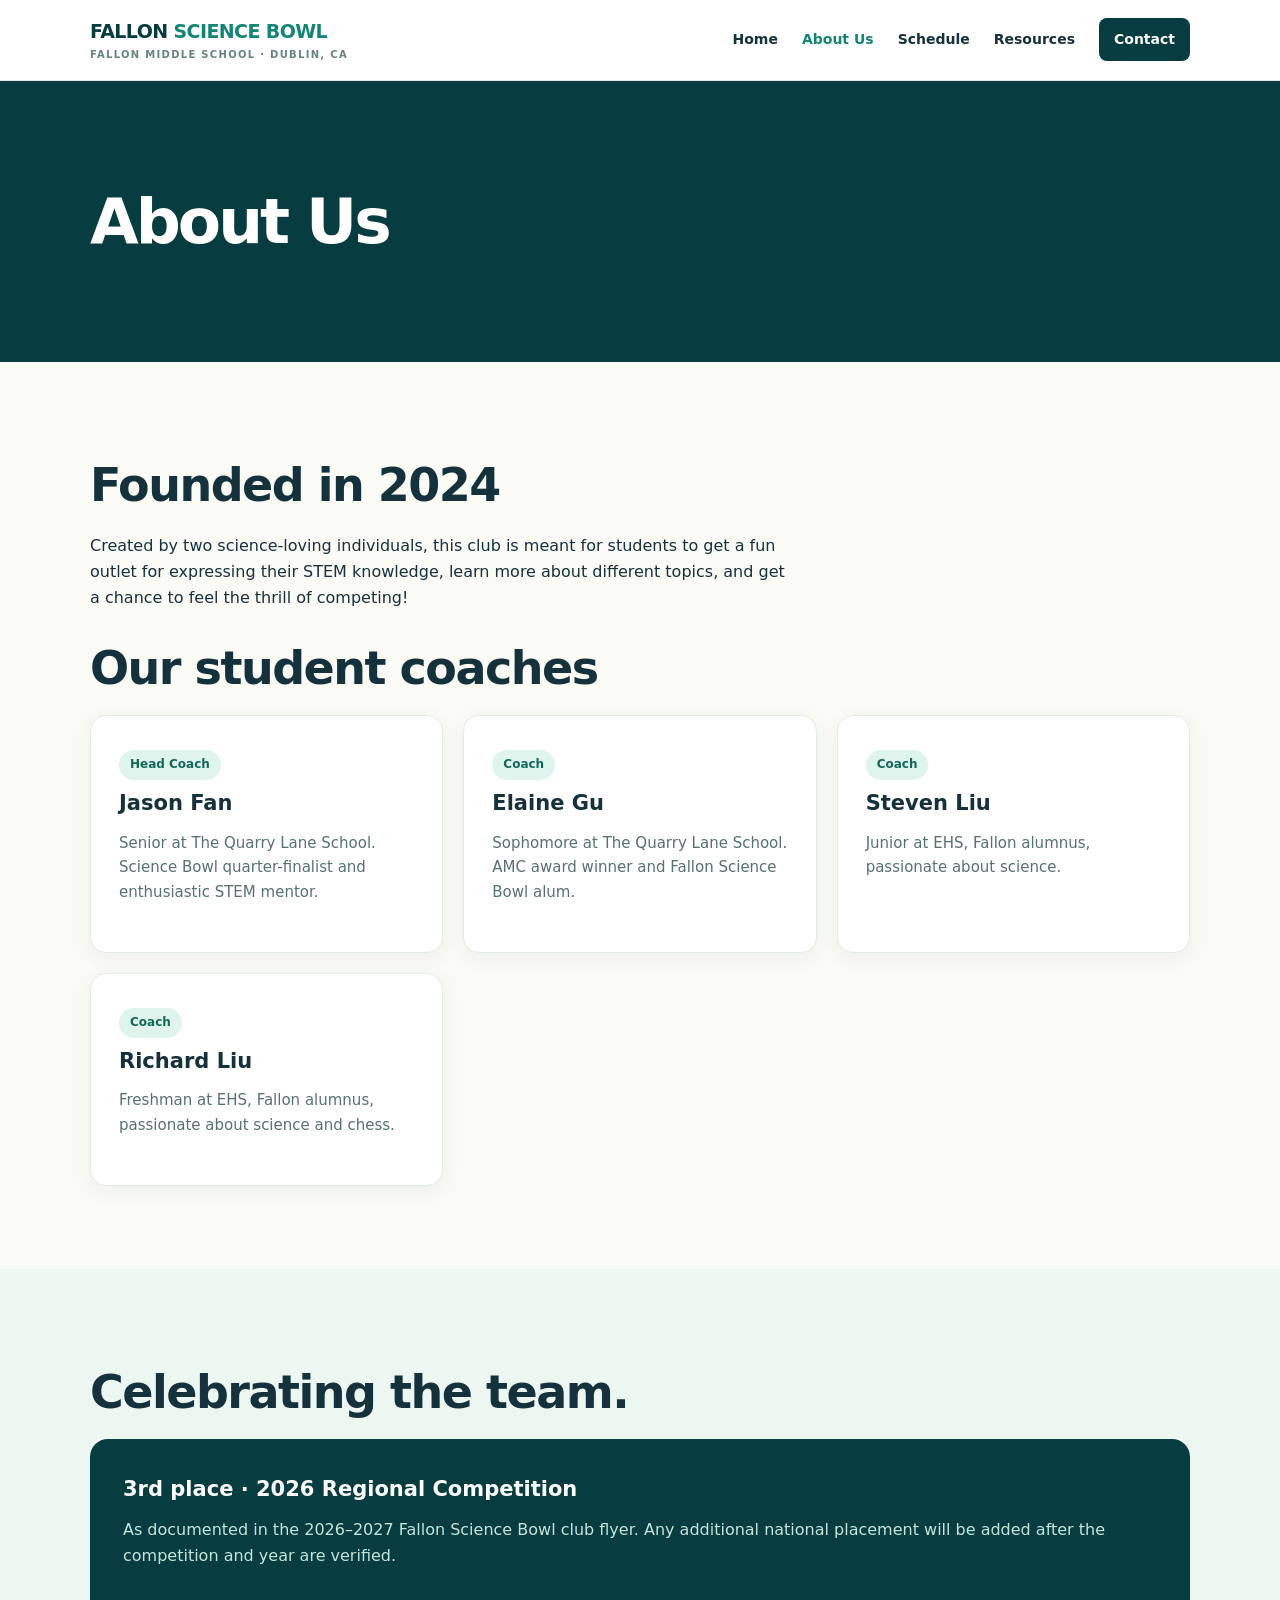
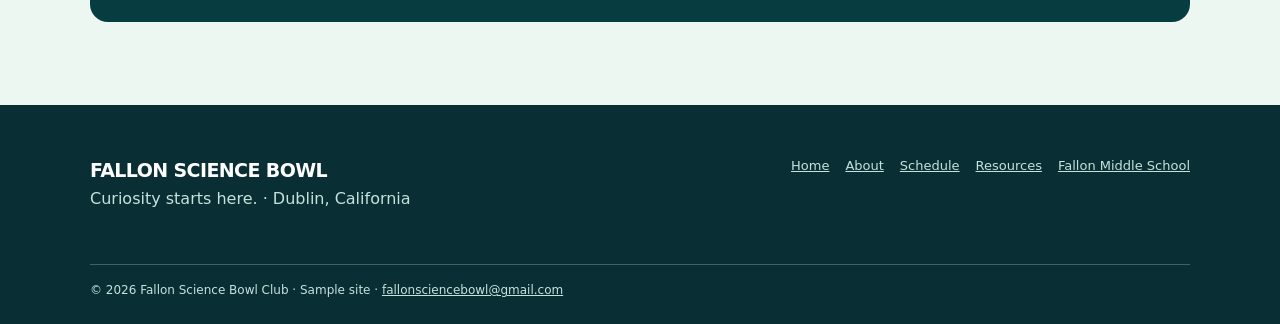
==== commit 3de88434: "Revise About Us founding story and coach names" ====
--- a/about.html
+++ b/about.html
@@ -12,16 +12,15 @@
     <main id="main">
       <section class="page-head">
         <div class="wrap">
-          <h1>About Us.</h1>
-          <p>Fallon Science Bowl brings together curious middle school students, supportive parent founders, and passionate high school mentors.</p>
-        </div>
+          <h1>About Us</h1>
+         </div>
       </section>
       <section class="section">
         <div class="wrap">
-          <h2>Built by a science-loving community.</h2>
-          <p class="intro">Parent founders established this club to give Fallon students a place to explore STEM beyond the classroom and prepare for Science Bowl. More founder information can be added after confirmation.</p>
+          <h2>Founded in 2024</h2>
+          <p class="intro">Created by two science-loving individuals, this club is meant for students to get a fun outlet for expressing their STEM knowledge, learn more about different topics, and get a chance to feel the thrill of competing!</p>
 
-          <h2>Student mentors who make a difference.</h2>
+          <h2>Our student coaches</h2>
           <div class="grid">
             <article class="card"><span class="tag">Head Coach</span>
               <h3>Jason Fan</h3>
@@ -32,11 +31,11 @@
               <p>Sophomore at The Quarry Lane School. AMC award winner and Fallon Science Bowl alum.</p>
             </article>
             <article class="card"><span class="tag">Coach</span>
-              <h3>Qian-Yuan “Steven” Liu</h3>
+              <h3>Steven Liu</h3>
               <p>Junior at EHS, Fallon alumnus, passionate about science.</p>
             </article>
             <article class="card"><span class="tag">Coach</span>
-              <h3>Qian-Yi “Richard” Liu</h3>
+              <h3>Richard Liu</h3>
               <p>Freshman at EHS, Fallon alumnus, passionate about science and chess.</p>
             </article>
           </div>
--- a/style.css
+++ b/style.css
@@ -417,3 +417,17 @@
     font-size:13px
   }
 }
+
+/* Homepage club logo */
+.hero-logo {
+  display: flex;
+  align-items: center;
+  justify-content: center;
+}
+
+.hero-logo img {
+  display: block;
+  width: min(308px, 90%);
+  height: auto;
+  border-radius: 50%;
+}
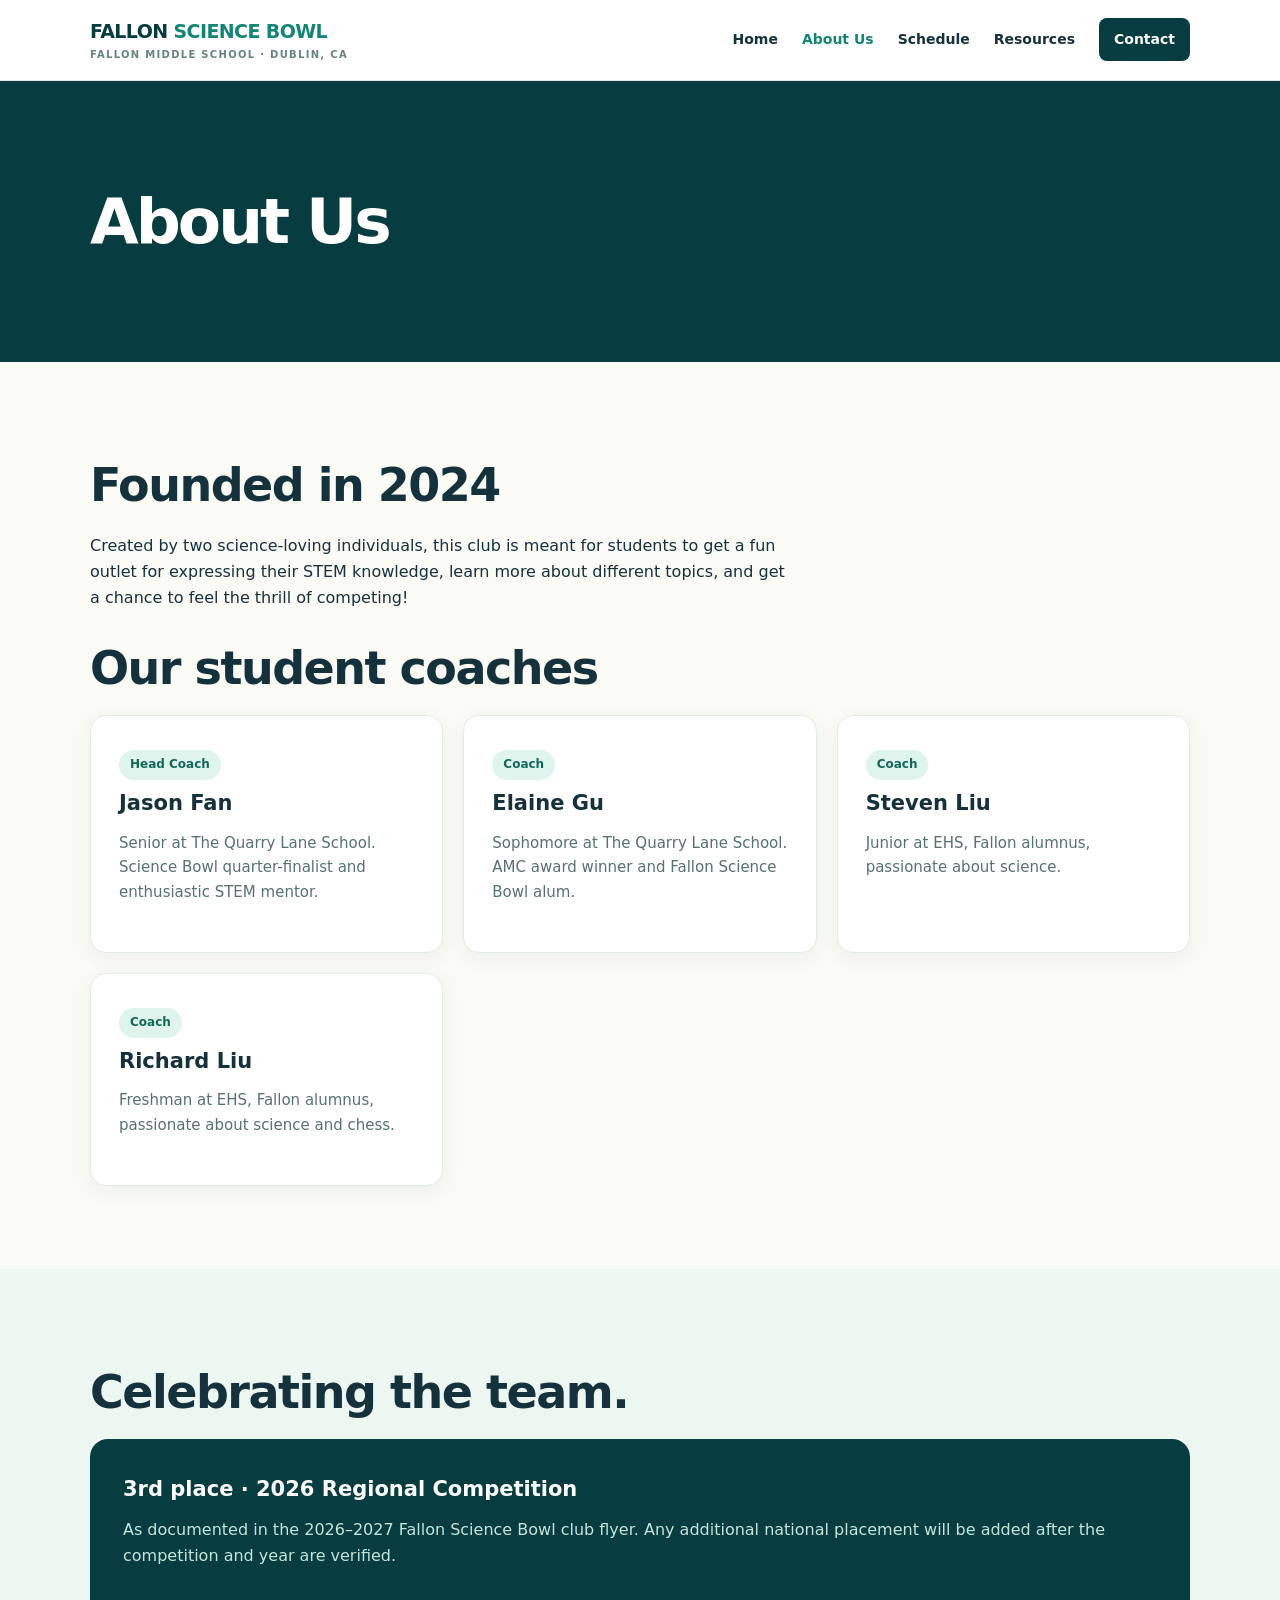
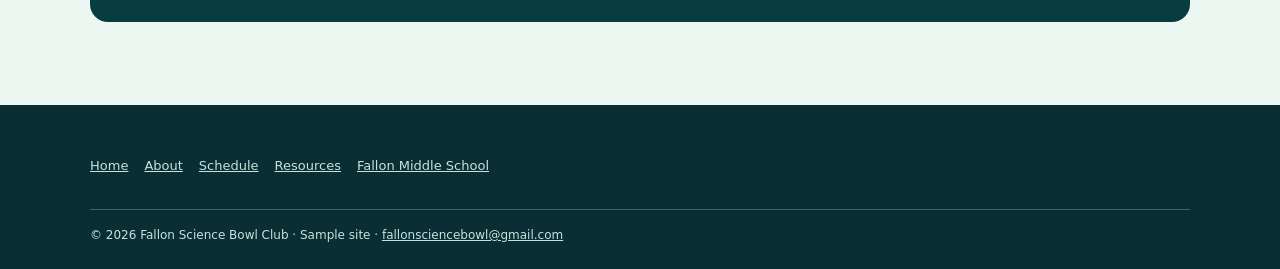
==== commit 7c895bca: "Remove footer branding and homepage yellow award banner" ====
--- a/about.html
+++ b/about.html
@@ -54,9 +54,6 @@
     <footer>
       <div class="wrap">
         <div class="foot">
-          <div><a class="brand" href="index.html">FALLON SCIENCE BOWL</a>
-            <p>Curiosity starts here. · Dublin, California</p>
-          </div>
           <div class="footer-links"><a href="index.html">Home</a><a href="about.html">About</a><a href="schedule.html">Schedule</a><a href="resources.html">Resources</a><a href="https://fms.dublinusd.org/">Fallon Middle School</a>
           </div>
         </div>
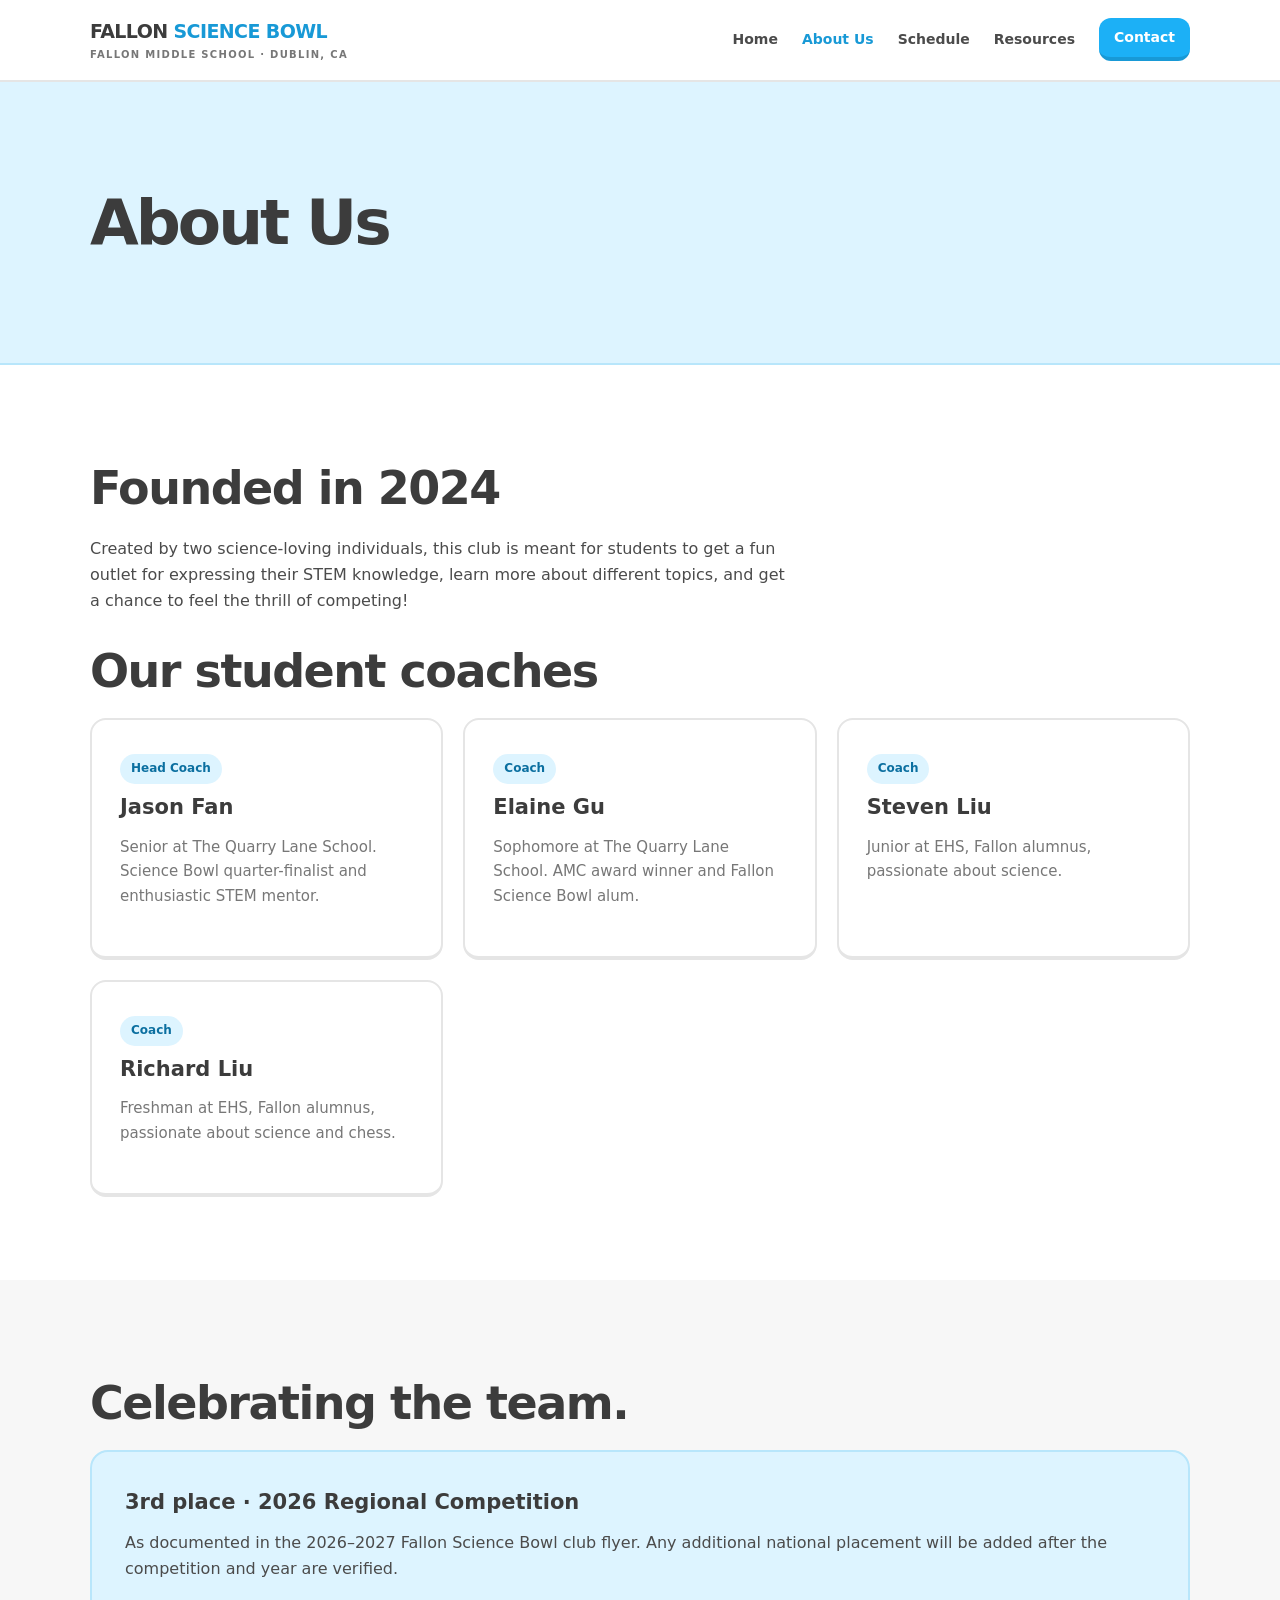
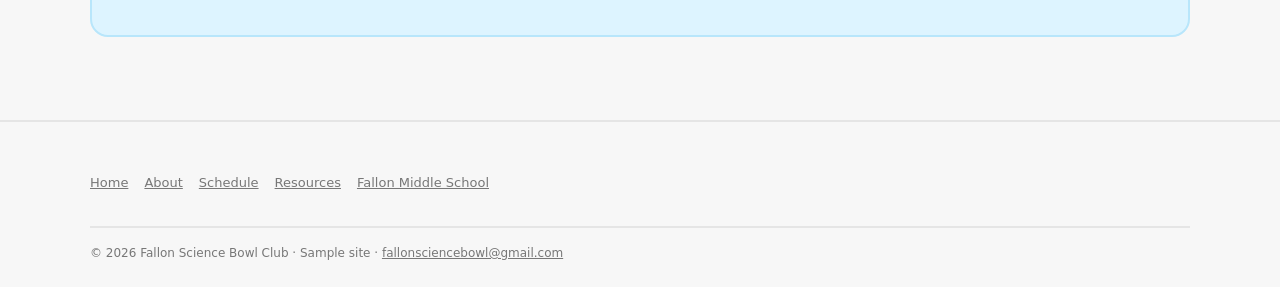
==== commit 16b24c90: "Add interactive electric field animation to the home page hero A fixed positive charge sits on the l" ====
--- a/about.html
+++ b/about.html
@@ -1,6 +1,6 @@
 <!doctype html>
 <html lang="en">
-  <head><meta charset="utf-8"><meta name="viewport" content="width=device-width,initial-scale=1"><meta name="theme-color" content="#073c40"><meta name="description" content="Fallon Middle School Science Bowl club, competition, coaches and resources."><title>About Us | Fallon Science Bowl</title><link rel="stylesheet" href="style.css"></head>
+  <head><meta charset="utf-8"><meta name="viewport" content="width=device-width,initial-scale=1"><meta name="theme-color" content="#1cb0f6"><meta name="description" content="Fallon Middle School Science Bowl club, competition, coaches and resources."><title>About Us | Fallon Science Bowl</title><link rel="stylesheet" href="style.css"></head>
   <body>
     <header>
       <div class="wrap nav"><a class="brand" href="index.html">FALLON <span>SCIENCE BOWL</span><small>FALLON MIDDLE SCHOOL · DUBLIN, CA</small></a>
--- a/style.css
+++ b/style.css
@@ -1,10 +1,16 @@
 :root {
-  --navy:#073c40;
-  --teal:#148474;
-  --mint:#d7f3e9;
-  --cream:#fbfbf5;
-  --gold:#e6ba63;
-  --ink:#15313c
+  --sky:#1cb0f6;
+  --sky-dark:#1899d6;
+  --sky-tint:#ddf4ff;
+  --orange:#ff9600;
+  --orange-dark:#e08600;
+  --orange-tint:#fff0dc;
+  --yellow:#ffc800;
+  --line:#e5e5e5;
+  --polar:#f7f7f7;
+  --heading:#3c3c3c;
+  --ink:#4b4b4b;
+  --muted:#777
 }
 * {
   box-sizing:border-box
@@ -13,7 +19,7 @@
   margin:0;
   font-family:Inter,system-ui,-apple-system,Segoe UI,sans-serif;
   color:var(--ink);
-  background:var(--cream);
+  background:white;
   line-height:1.65
 }
 a {
@@ -25,7 +31,7 @@
 }
 header {
   background:white;
-  border-bottom:1px solid #e2eae7;
+  border-bottom:2px solid var(--line);
   position:sticky;
   top:0;
   z-index:10
@@ -42,16 +48,16 @@
   font-weight:900;
   letter-spacing:-.6px;
   text-decoration:none;
-  color:var(--navy)
+  color:var(--heading)
 }
 .brand span {
-  color:var(--teal)
+  color:var(--sky-dark)
 }
 .brand small {
   display:block;
   font-size:10px;
   letter-spacing:1.3px;
-  color:#66847e
+  color:var(--muted)
 }
 .links {
   display:flex;
@@ -64,18 +70,36 @@
   font-weight:700
 }
 .links a:hover,.links a[aria-current] {
-  color:var(--teal)
+  color:var(--sky-dark)
 }
 .contact {
-  background:var(--navy);
+  background:var(--sky);
   color:white!important;
-  border-radius:8px;
-  padding:10px 15px
+  border-radius:12px;
+  border-bottom:4px solid var(--sky-dark);
+  padding:8px 15px
 }
 .hero {
-  background:var(--navy);
-  color:white;
+  background:white;
+  color:var(--heading);
+  border-bottom:2px solid var(--line);
+  position:relative;
   overflow:hidden
+}
+.field-canvas {
+  position:absolute;
+  inset:0;
+  width:100%;
+  height:100%;
+  z-index:1;
+  pointer-events:none
+}
+.hero-inner > div:first-child {
+  position:relative;
+  z-index:2
+}
+.hero-inner > div:first-child h1 {
+  text-shadow:0 0 6px #fff,0 0 12px #fff
 }
 .hero-inner {
   display:grid;
@@ -90,13 +114,14 @@
   text-transform:uppercase;
   letter-spacing:2px;
   font-weight:800;
-  color:var(--teal)
+  color:var(--sky-dark)
 }
 .pill {
   display:inline-block;
-  color:#b6f2dc;
+  color:var(--orange-dark);
+  background:var(--orange-tint);
   padding:8px 15px;
-  border:1px solid #497c79;
+  border:2px solid #ffd9a8;
   border-radius:40px
 }
 h1 {
@@ -107,16 +132,18 @@
 }
 h1 em {
   font-style:normal;
-  color:#a3e6c9;
+  color:var(--sky);
   display:block
 }
 h2 {
+  color:var(--heading);
   font-size:clamp(30px,4vw,46px);
   line-height:1.16;
   letter-spacing:-1.5px;
   margin:14px 0 20px
 }
 h3 {
+  color:var(--heading);
   margin:0 0 10px;
   font-size:21px
 }
@@ -124,24 +151,31 @@
   margin:0 0 19px
 }
 .hero p {
-  color:#d0e6e1;
+  color:var(--muted);
   max-width:530px;
   font-size:18px
 }
 .btn {
   display:inline-block;
-  background:#aae8cc;
-  color:#093c3b;
+  background:var(--sky);
+  color:white;
   text-decoration:none;
   font-weight:800;
-  border-radius:10px;
-  padding:13px 23px;
+  letter-spacing:.3px;
+  border-radius:14px;
+  border-bottom:4px solid var(--sky-dark);
+  padding:12px 23px;
   margin:6px 8px 6px 0
 }
+.btn:active {
+  transform:translateY(2px);
+  border-bottom-width:2px
+}
 .btn.secondary {
-  background:transparent;
-  color:white;
-  border:1px solid #90b7ae
+  background:white;
+  color:var(--sky-dark);
+  border:2px solid var(--line);
+  border-bottom-width:4px
 }
 .atom {
   position:relative;
@@ -154,7 +188,7 @@
 .atom:before,.atom:after,.ring {
   content:'';
   position:absolute;
-  border:3px solid #7ae0b8;
+  border:3px solid var(--sky);
   width:315px;
   height:122px;
   border-radius:50%;
@@ -168,26 +202,14 @@
 }
 .nucleus {
   font-size:72px;
-  color:#f2ce7c;
+  color:var(--orange);
   z-index:2
-}
-.award {
-  background:#f2cc7c;
-  color:#423a23;
-  padding:18px 0
-}
-.award .wrap {
-  display:flex;
-  justify-content:space-between;
-  align-items:center;
-  gap:15px;
-  font-weight:800
 }
 .section {
   padding:83px 0
 }
 .section.soft {
-  background:#edf7f2
+  background:var(--polar)
 }
 .intro {
   max-width:700px;
@@ -202,15 +224,15 @@
   background:white;
   padding:28px;
   border-radius:16px;
-  border:1px solid #e2ece7;
-  box-shadow:0 5px 20px #173e3310
+  border:2px solid var(--line);
+  border-bottom-width:4px
 }
 .symbol {
   font-size:30px;
   margin-bottom:14px
 }
 .card p {
-  color:#57716f;
+  color:var(--muted);
   font-size:15px
 }
 .split {
@@ -221,9 +243,9 @@
 }
 .poster {
   border-radius:16px;
-  background:#d7eee4;
+  background:var(--sky-tint);
   padding:26px;
-  box-shadow:0 16px 32px #073c4020
+  border:2px solid #b8e6fb
 }
 .poster img {
   width:100%;
@@ -234,23 +256,25 @@
   font-size:12px;
   text-align:center;
   margin-top:10px;
-  color:#55756d
+  color:var(--muted)
 }
 .list {
   padding-left:20px;
   line-height:2.2
 }
 .event {
-  background:var(--navy);
+  background:var(--sky-tint);
+  border:2px solid #b8e6fb;
   border-radius:18px;
   padding:33px;
-  color:white
+  color:var(--ink)
 }
 .event p {
-  color:#c7e4d9
+  color:var(--ink)
 }
 .event a {
-  color:#a6f2d6
+  color:var(--sky-dark);
+  font-weight:700
 }
 .mini-events {
   display:grid;
@@ -259,38 +283,40 @@
 .small-event {
   padding:23px;
   background:white;
-  border:1px solid #e0ece5;
+  border:2px solid var(--line);
   border-radius:14px
 }
 .small-event strong {
-  color:var(--teal)
+  color:var(--orange-dark)
 }
 .cta {
-  background:var(--navy);
-  color:white;
+  background:var(--polar);
+  color:var(--heading);
+  border-top:2px solid var(--line);
   text-align:center;
   padding:80px 20px
 }
 .cta p {
-  color:#cce8e0
+  color:var(--muted)
 }
 .page-head {
   padding:85px 0;
-  background:var(--navy);
-  color:white
+  background:var(--sky-tint);
+  color:var(--heading);
+  border-bottom:2px solid #b8e6fb
 }
 .page-head h1 {
   font-size:clamp(39px,5vw,63px)
 }
 .page-head p {
   max-width:680px;
-  color:#cee4de;
+  color:var(--ink);
   font-size:18px
 }
 .tag {
   display:inline-block;
-  background:#def4ec;
-  color:#136956;
+  background:var(--sky-tint);
+  color:#0b6fa0;
   border-radius:20px;
   padding:5px 11px;
   font-size:12px;
@@ -302,27 +328,29 @@
   border-collapse:collapse;
   background:white;
   border-radius:15px;
+  border:2px solid var(--line);
   overflow:hidden
 }
 .table th,.table td {
   text-align:left;
   padding:18px;
-  border-bottom:1px solid #e2ede8
+  border-bottom:2px solid var(--line)
 }
 .table th {
-  background:#dff4e9;
-  color:#164c45
+  background:var(--sky-tint);
+  color:#0b6fa0
 }
 footer {
-  background:#092f34;
-  color:#c6e2dc;
+  background:var(--polar);
+  color:var(--muted);
+  border-top:2px solid var(--line);
   padding:50px 0 23px
 }
 footer a {
   color:inherit
 }
 footer .brand {
-  color:white
+  color:var(--heading)
 }
 footer .foot {
   display:flex;
@@ -338,15 +366,16 @@
 }
 .copyright {
   font-size:12px;
-  border-top:1px solid #3a6764;
+  border-top:2px solid var(--line);
   margin-top:33px;
   padding-top:16px
 }
 .notice {
-  background:#fff7db;
-  border-left:4px solid #d9ae4e;
+  background:var(--orange-tint);
+  border:2px solid #ffd9a8;
+  color:#a35f00;
   padding:16px 20px;
-  border-radius:8px
+  border-radius:14px
 }
 .menu {
   display:none
@@ -357,7 +386,7 @@
   gap:20px
 }
 .resource a {
-  color:var(--teal);
+  color:var(--sky-dark);
   font-weight:800
 }
 @media(max-width:760px) {
@@ -368,7 +397,8 @@
     display:block;
     border:0;
     border-radius:7px;
-    background:#e0f2e9;
+    background:var(--sky-tint);
+    color:var(--sky-dark);
     padding:9px 14px;
     font-size:20px
   }
@@ -406,9 +436,6 @@
   .section {
     padding:55px 0
   }
-  .award .wrap {
-    display:block
-  }
   h1 {
     letter-spacing:-1.7px
   }
